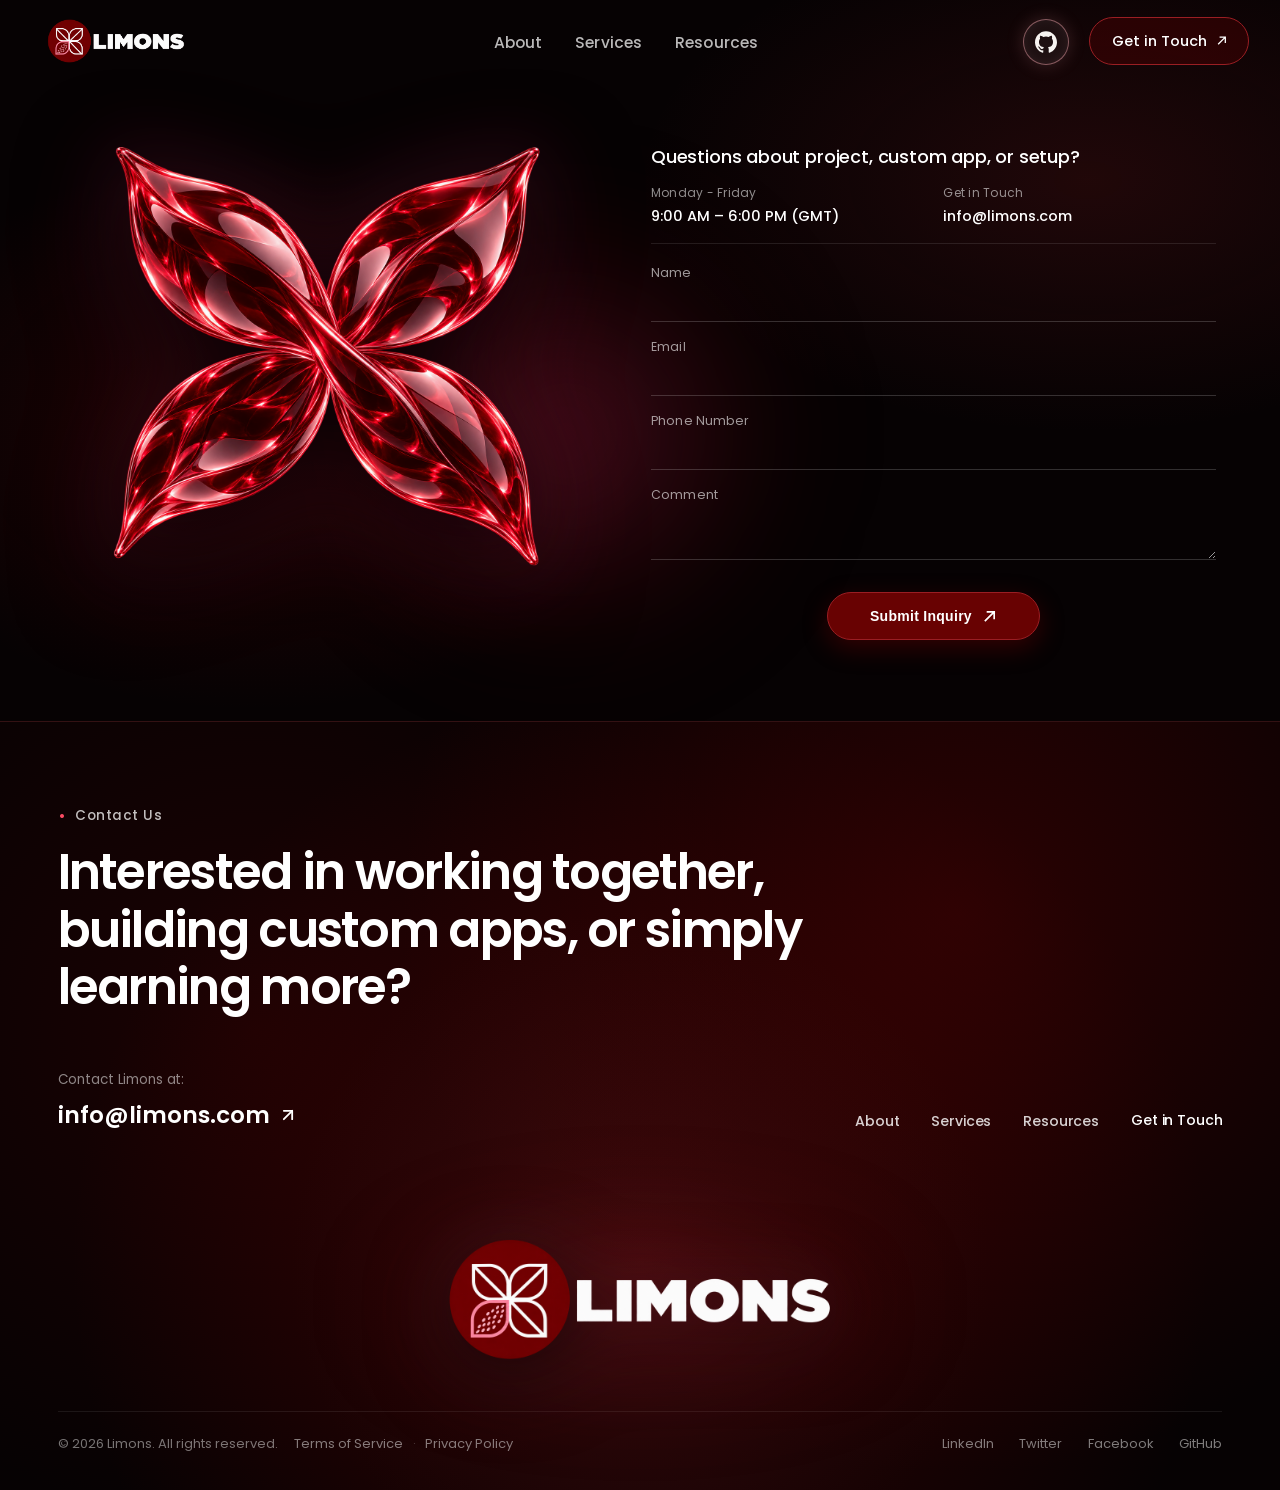
==== contact.html @ 7fd1a3cf "Upload Limons website" ====
<!DOCTYPE html>
<html lang="en">
<head>
  <meta charset="UTF-8">
  <meta name="viewport" content="width=device-width, initial-scale=1.0">
  <meta name="description" content="Get In Touch with Limons | Have questions about project architecture, custom mobile app development, or technical setup? Contact our team.">
  <title>Get In Touch | Limons | We Build Apps</title>
  <link rel="icon" type="image/png" href="assets/images/brand/favicon.png">
  <link rel="shortcut icon" href="favicon.ico">
  <link rel="apple-touch-icon" href="assets/images/brand/favicon.png">
  
  <link rel="preconnect" href="https://fonts.googleapis.com">
  <link rel="preconnect" href="https://fonts.gstatic.com" crossorigin>
  <link href="https://fonts.googleapis.com/css2?family=Poppins:ital,wght@0,300;0,400;0,500;0,600;0,700;0,800;1,400;1,600&display=swap" rel="stylesheet">
  
  <style>
    :root {
      --u: min(100vw / 1672, 100vh / 941);
      --maroon: #680202;
      --brand-red: #9A1E23;
      --neon-red: #ff3366;
      --neon-pink: #ff5361;
      --neon-glow: rgba(255, 51, 102, 0.45);
      --pink: #F3A5AD;
      --ink: #060203;
      --paper: #F7F4F1;
      --ease: cubic-bezier(.16, 1, .3, 1);
    }

    * {
      margin: 0;
      padding: 0;
      box-sizing: border-box;
    }

    html {
      scroll-behavior: smooth;
      background: #060203;
      color: #fff;
      font-family: 'Poppins', system-ui, -apple-system, sans-serif;
      scrollbar-width: thin;
      scrollbar-color: #9A1E23 #0a0304;
    }

    ::-webkit-scrollbar { width: 9px; height: 9px; }
    ::-webkit-scrollbar-track { background: #0a0304; }
    ::-webkit-scrollbar-thumb {
      background: linear-gradient(#c2244a, #680202);
      border-radius: 99px;
      border: 2px solid #0a0304;
    }
    ::-webkit-scrollbar-thumb:hover { background: linear-gradient(#ff3d6e, #9A1E23); }

    body {
      background: #060203;
      color: #fff;
      font-family: 'Poppins', system-ui, -apple-system, sans-serif;
      overflow-x: hidden;
      min-height: 100vh;
      position: relative;
    }

    /* ---------- GLOBAL AURORA & NOISE ---------- */
    .bg-aurora-wrap {
      position: fixed;
      inset: 0;
      pointer-events: none;
      z-index: 0;
      overflow: hidden;
    }

    @keyframes auroraA {
      0% { transform: translate3d(-3%, -2%, 0) rotate(0deg) scale(1); }
      50% { transform: translate3d(3%, 3%, 0) rotate(6deg) scale(1.08); }
      100% { transform: translate3d(-2%, 3%, 0) rotate(-5deg) scale(1.03); }
    }

    @keyframes auroraB {
      0% { transform: translate3d(2%, 3%, 0) rotate(0deg) scale(1.04); }
      50% { transform: translate3d(-3%, -2%, 0) rotate(-7deg) scale(1.12); }
      100% { transform: translate3d(2%, -2%, 0) rotate(5deg) scale(1); }
    }

    .aurora-layer-1 {
      position: absolute;
      inset: -25%;
      background:
        radial-gradient(38% 40% at 20% 28%, rgba(154, 30, 35, .58), transparent 70%),
        radial-gradient(34% 36% at 80% 20%, rgba(104, 2, 2, .85), transparent 70%),
        radial-gradient(36% 38% at 70% 75%, rgba(154, 30, 35, .38), transparent 70%),
        linear-gradient(120deg, #1A0A0B 0%, #2a0709 50%, #1A0A0B 100%);
      animation: auroraA 30s ease-in-out infinite alternate;
      will-change: transform;
    }

    .aurora-layer-2 {
      position: absolute;
      inset: -25%;
      background:
        radial-gradient(28% 30% at 32% 72%, rgba(243, 165, 173, .12), transparent 70%),
        radial-gradient(32% 32% at 62% 38%, rgba(104, 2, 2, .65), transparent 70%),
        radial-gradient(40% 40% at 85% 85%, rgba(154, 30, 35, .3), transparent 70%);
      animation: auroraB 36s ease-in-out infinite alternate;
      will-change: transform;
    }

    .aurora-shade {
      position: absolute;
      inset: 0;
      background:
        radial-gradient(ellipse 42% 38% at 10% 5%, rgba(6, 2, 3, .85), rgba(6, 2, 3, .45) 55%, transparent 80%),
        linear-gradient(180deg, rgba(6, 2, 3, .2) 0%, transparent 45%, rgba(6, 2, 3, .75) 100%);
    }

    .aurora-noise {
      position: absolute;
      inset: 0;
      opacity: .055;
      mix-blend-mode: overlay;
      background-image: url("data:image/svg+xml,%3Csvg xmlns='http://www.w3.org/2000/svg' width='160' height='160'%3E%3Cfilter id='n'%3E%3CfeTurbulence baseFrequency='.9' numOctaves='2'/%3E%3C/filter%3E%3Crect width='160' height='160' filter='url(%23n)'/%3E%3C/svg%3E");
    }

    /* ---------- SHARED HEADER / NAVBAR ---------- */
    .site-header {
      position: absolute;
      top: 0;
      left: 0;
      width: 100%;
      z-index: 150;
      background: transparent;
      border: 0;
    }

    .header-inner {
      position: relative;
      width: 100%;
      max-width: none;
      margin: 0;
      height: 108px;
      display: flex;
      align-items: center;
      justify-content: space-between;
      padding: 0;
    }

    .brand-logo,
    .logo {
      position: absolute;
      left: calc(var(--u)*64);
      top: calc(var(--u)*6);
      display: flex;
      align-items: center;
      z-index: 100;
      text-decoration: none;
    }

    .brand-logo img,
    .logo img {
      height: calc(var(--u)*104);
      width: calc(var(--u)*104);
      display: block;
      object-fit: cover;
      object-position: 5% center;
      border-radius: 50%;
      clip-path: circle(46% at 50% 50%);
    }

    .nav-menu {
      position: absolute;
      top: calc(var(--u)*36);
      left: calc(var(--u)*470);
      width: calc(var(--u)*740);
      display: flex;
      align-items: center;
      justify-content: center;
      gap: calc(var(--u)*32);
      z-index: 90;
      pointer-events: auto;
    }

    .nav-link {
      font-size: calc(var(--u)*19.5);
      color: rgba(255, 255, 255, .72);
      text-decoration: none;
      transition: color .35s ease, background .35s ease;
      white-space: nowrap;
      display: inline-flex;
      align-items: center;
      gap: calc(var(--u)*6);
      cursor: pointer;
    }

    .nav-link:hover,
    .nav-link.on {
      color: #fff;
    }

    .drop-arrow {
      width: calc(var(--u)*10);
      height: calc(var(--u)*6);
      transition: transform .5s var(--ease);
      stroke: currentColor;
    }

    .nav-item-dropdown {
      position: relative;
      display: inline-flex;
      align-items: center;
      padding: calc(var(--u)*8) 0;
    }

    .nav-item-dropdown:hover .drop-arrow {
      transform: rotate(180deg);
    }

    .dropdown-menu {
      position: absolute;
      top: 100%;
      left: calc(50% - 240px);
      transform: translateX(-50%) translateY(12px);
      width: calc(var(--u)*360);
      min-width: 290px;
      background: rgba(12, 4, 7, 0.96);
      backdrop-filter: blur(24px);
      -webkit-backdrop-filter: blur(24px);
      border: 1px solid rgba(255, 83, 97, 0.35);
      border-radius: calc(var(--u)*18);
      padding: calc(var(--u)*10);
      box-shadow: 0 calc(var(--u)*24) calc(var(--u)*60) rgba(0, 0, 0, 0.8), 0 0 calc(var(--u)*30) rgba(255, 83, 97, 0.18);
      opacity: 0;
      visibility: hidden;
      pointer-events: none;
      transition: opacity .45s var(--ease), transform .55s var(--ease), visibility .45s;
      z-index: 120;
    }

    .nav-item-dropdown:hover .dropdown-menu,
    .nav-item-dropdown:focus-within .dropdown-menu {
      opacity: 1;
      visibility: visible;
      pointer-events: auto;
      transform: translateX(-50%) translateY(0);
    }

    .dropdown-item {
      display: flex;
      align-items: center;
      gap: calc(var(--u)*12);
      padding: calc(var(--u)*10) calc(var(--u)*14);
      border-radius: calc(var(--u)*12);
      color: rgba(255, 255, 255, 0.82);
      text-decoration: none;
      transition: all .35s var(--ease);
    }

    .dropdown-item:hover {
      background: rgba(255, 83, 97, 0.18);
      color: #fff;
      transform: translateX(calc(var(--u)*4));
    }

    .drop-badge {
      width: calc(var(--u)*34);
      height: calc(var(--u)*34);
      border-radius: calc(var(--u)*10);
      background: rgba(255, 255, 255, 0.08);
      border: 1px solid rgba(255, 255, 255, 0.15);
      display: grid;
      place-items: center;
      color: var(--pink);
      flex-shrink: 0;
      transition: all 0.3s ease;
    }

    .drop-badge svg {
      width: calc(var(--u)*18);
      height: calc(var(--u)*18);
      stroke: currentColor;
      fill: none;
      stroke-width: 1.8;
      stroke-linecap: round;
      stroke-linejoin: round;
    }

    .dropdown-item:hover .drop-badge {
      background: linear-gradient(135deg, #ff5361, #ea2b64);
      color: #fff;
      border-color: transparent;
      box-shadow: 0 0 calc(var(--u)*14) rgba(255, 83, 97, 0.45);
    }

    .drop-text {
      display: flex;
      flex-direction: column;
      text-align: left;
    }

    .drop-title {
      font-size: calc(var(--u)*14.5);
      font-weight: 600;
      color: #fff;
      line-height: 1.2;
    }

    .drop-desc {
      font-size: calc(var(--u)*11);
      color: rgba(255, 255, 255, 0.52);
      margin-top: calc(var(--u)*2);
      line-height: 1.2;
    }

    .header-actions {
      position: absolute;
      left: calc(var(--u)*1286);
      top: calc(var(--u)*20);
      display: flex;
      align-items: center;
      gap: calc(var(--u)*16);
      z-index: 110;
    }

    .gh-trigger {
      width: 44px;
      height: 44px;
      border-radius: 50%;
      background: rgba(255, 255, 255, 0.06);
      border: 1px solid rgba(255, 255, 255, 0.14);
      display: grid;
      place-items: center;
      color: #fff;
      text-decoration: none;
      transition: all 0.3s ease;
    }

    .gh-trigger svg {
      width: 20px;
      height: 20px;
      fill: currentColor;
    }

    .gh-trigger:hover {
      background: rgba(255, 83, 97, 0.22);
      border-color: rgba(255, 83, 97, 0.5);
      box-shadow: 0 0 16px rgba(255, 83, 97, 0.4);
    }

    .btn-contact {
      position: relative;
      width: calc(var(--u)*172);
      height: calc(var(--u)*54);
      border: calc(var(--u)*1.6) solid #c04057;
      border-radius: 99px;
      display: flex;
      align-items: center;
      justify-content: center;
      gap: calc(var(--u)*9);
      font-size: calc(var(--u)*18.5);
      font-weight: 500;
      color: #fff;
      text-decoration: none;
      background: rgba(80, 10, 20, .25);
      transition: background .35s, box-shadow .35s, transform .2s;
      white-space: nowrap;
    }

    .btn-contact:hover,
    .btn-contact.on {
      background: rgba(192, 64, 87, .35);
      box-shadow: 0 0 calc(var(--u)*30) rgba(192, 64, 87, .45);
      border-color: #ff5361;
      transform: translateY(-1px);
    }

    .btn-contact svg {
      width: calc(var(--u)*15);
      height: calc(var(--u)*15);
    }

    .mobile-toggle {
      display: none;
      flex-direction: column;
      gap: 5px;
      background: transparent;
      border: none;
      cursor: pointer;
      padding: 8px;
      z-index: 330;
    }

    .mobile-toggle span {
      display: block;
      width: 24px;
      height: 2px;
      background: #fff;
      border-radius: 2px;
      transition: transform 0.3s ease, opacity 0.3s ease;
    }

    /* ===================================================================
       DEDICATED CONTACT / GET IN TOUCH HERO SECTION
       =================================================================== */
    .services-inquiry-section {
      position: relative;
      padding: clamp(130px, 15vh, 175px) clamp(24px, 5vw, 80px) clamp(70px, 9vh, 110px);
      z-index: 25;
      background: radial-gradient(45% 55% at 20% 60%, rgba(104, 2, 2, 0.28), transparent 70%),
                  radial-gradient(50% 50% at 85% 25%, rgba(154, 30, 35, 0.18), transparent 70%),
                  #060203;
      overflow: hidden;
      min-height: calc(100vh - 460px);
      display: flex;
      align-items: center;
    }

    .inquiry-container {
      max-width: 1320px;
      width: 100%;
      margin: 0 auto;
      display: grid;
      grid-template-columns: 1fr 1.08fr;
      gap: clamp(32px, 5vw, 80px);
      align-items: start;
    }

    /* Left Column: Heading + Mechanical Keyboard Visual */
    .inquiry-left {
      position: relative;
      display: flex;
      flex-direction: column;
    }

    .contact-eyebrow {
      font-size: 14px;
      font-weight: 500;
      color: #ff5361;
      margin-bottom: 8px;
      letter-spacing: 0.04em;
      text-transform: uppercase;
    }

    .contact-main-title {
      font-size: clamp(36px, 4.2vw, 56px);
      font-weight: 700;
      letter-spacing: -0.025em;
      color: #ffffff;
      line-height: 1.08;
      margin-bottom: 12px;
    }

    .contact-visual-wrap {
      position: relative;
      width: 100%;
      display: flex;
      align-items: center;
      justify-content: center;
      margin-left: 0;
      margin-top: -10px;
    }

    .contact-visual-glow {
      position: absolute;
      left: 50%;
      top: 15%;
      width: 480px;
      height: 480px;
      border-radius: 50%;
      background: radial-gradient(circle, rgba(234, 43, 100, 0.28) 0%, rgba(104, 2, 2, 0.14) 50%, transparent 70%);
      filter: blur(55px);
      pointer-events: none;
      z-index: 1;
      animation: pulseGlow 6s ease-in-out infinite alternate;
    }

    @keyframes pulseGlow {
      0% { transform: scale(0.92); opacity: 0.55; }
      100% { transform: scale(1.08); opacity: 0.85; }
    }

    .contact-keyboard-img {
      position: relative;
      z-index: 2;
      width: min(100%, 460px);
      max-width: 100%;
      height: auto;
      display: block;
      filter: drop-shadow(0 25px 50px rgba(0, 0, 0, 0.9)) drop-shadow(0 0 35px rgba(234, 43, 100, 0.22));
      transition: transform 0.6s cubic-bezier(0.16, 1, 0.3, 1);
    }

    .contact-visual-wrap:hover .contact-keyboard-img {
      transform: translateY(-4px) scale(1.01);
    }

    /* Right Column: Question + Meta + Underline Form */
    .inquiry-right {
      position: relative;
      display: flex;
      flex-direction: column;
      padding-top: 10px;
    }

    .contact-question-title {
      font-size: clamp(16px, 1.4vw, 20px);
      font-weight: 500;
      color: #ffffff;
      line-height: 1.3;
      margin-bottom: 16px;
      letter-spacing: -0.01em;
    }

    .contact-meta-row {
      display: grid;
      grid-template-columns: 1fr 1fr;
      gap: 20px;
      padding-bottom: 16px;
      margin-bottom: 20px;
      border-bottom: 1px solid rgba(255, 255, 255, 0.1);
    }

    .contact-meta-item {
      display: flex;
      flex-direction: column;
      gap: 4px;
    }

    .contact-meta-label {
      font-size: 12px;
      font-weight: 400;
      color: rgba(255, 255, 255, 0.55);
      letter-spacing: 0.02em;
    }

    .contact-meta-val {
      font-size: 14.5px;
      font-weight: 500;
      color: #ffffff;
    }

    .contact-mail-link {
      color: #ffffff;
      text-decoration: none;
      transition: color 0.25s ease;
    }

    .contact-mail-link:hover {
      color: #ff5361;
    }

    /* Minimalist Underline Form Inputs */
    .contact-minimal-form {
      display: flex;
      flex-direction: column;
      gap: 16px;
      width: 100%;
    }

    .contact-field-group {
      position: relative;
      display: flex;
      flex-direction: column;
      gap: 4px;
    }

    .contact-field-label {
      font-size: 12.5px;
      font-weight: 400;
      color: rgba(255, 255, 255, 0.6);
      letter-spacing: 0.01em;
      transition: color 0.25s ease;
    }

    .contact-field-input,
    .contact-field-textarea {
      width: 100%;
      background: transparent !important;
      border: none !important;
      border-bottom: 1px solid rgba(255, 255, 255, 0.18) !important;
      border-radius: 0 !important;
      padding: 6px 0 8px 0;
      font-size: 14.5px;
      color: #ffffff;
      font-family: inherit;
      outline: none;
      transition: border-color 0.3s ease, box-shadow 0.3s ease;
    }

    .contact-field-textarea {
      min-height: 52px;
      height: 52px;
      resize: vertical;
    }

    .contact-field-input:focus,
    .contact-field-textarea:focus {
      border-bottom-color: #ff5361 !important;
      box-shadow: 0 1px 0 #ff5361, 0 8px 20px -8px rgba(255, 83, 97, 0.45) !important;
    }

    .contact-field-group:focus-within .contact-field-label {
      color: #ff5361;
    }

    /* Submit Button (Pill shape, centered in form) */
    .contact-submit-wrap {
      margin-top: 16px;
      width: 100%;
      display: flex;
      justify-content: center;
    }

    .btn-send {
      position: relative;
      overflow: hidden;
      isolation: isolate;
      width: fit-content !important;
      max-width: fit-content !important;
      display: inline-flex !important;
      align-items: center;
      justify-content: center;
      gap: 10px;
      padding: 0 42px !important;
      height: 48px;
      border-radius: 999px !important;
      background: rgba(104, 2, 2, 0.5);
      border: 1px solid rgba(255, 83, 97, 0.45);
      color: #fff;
      font-size: 14px;
      font-weight: 600;
      letter-spacing: 0.02em;
      cursor: pointer;
      transition: all 0.35s cubic-bezier(.16, 1, .3, 1);
      box-shadow: 0 8px 24px rgba(104, 2, 2, 0.4);
    }

    .btn-send::before {
      content: "";
      position: absolute;
      left: -12%;
      right: -12%;
      bottom: -2px;
      height: 0;
      z-index: -1;
      background: linear-gradient(0deg, #9A1E23 0%, #ea2b64 100%);
      border-radius: 50% 50% 0 0 / 100% 100% 0 0;
      transition: height 0.55s cubic-bezier(.16, 1, .3, 1), border-radius 0.55s cubic-bezier(.16, 1, .3, 1);
      pointer-events: none;
    }

    .btn-send:hover::before,
    .btn-send:focus-visible::before {
      height: 145%;
      border-radius: 0;
    }

    .btn-send:hover {
      border-color: #ff5361;
      box-shadow: 0 10px 32px rgba(255, 83, 97, 0.55);
      transform: translateY(-2px);
    }

    .btn-send > * {
      position: relative;
      z-index: 1;
    }

    /* Toast Notification */
    .toast-popup {
      position: fixed;
      bottom: 30px;
      right: 30px;
      background: rgba(18, 5, 8, 0.95);
      border: 1.5px solid #ff4d6d;
      border-radius: 16px;
      padding: 18px 24px;
      box-shadow: 0 16px 45px rgba(0,0,0,0.8), 0 0 25px rgba(255, 51, 102, 0.4);
      display: flex;
      align-items: center;
      gap: 14px;
      z-index: 9999;
      transform: translateY(100px);
      opacity: 0;
      visibility: hidden;
      transition: all 0.4s var(--ease);
      backdrop-filter: blur(20px);
    }

    .toast-popup.show {
      transform: translateY(0);
      opacity: 1;
      visibility: visible;
    }

    .toast-check {
      width: 32px;
      height: 32px;
      border-radius: 50%;
      background: linear-gradient(135deg, #ff5361, #ea2b64);
      display: grid;
      place-items: center;
      color: #fff;
      flex-shrink: 0;
    }

    .toast-check svg {
      width: 16px;
      height: 16px;
      stroke: #fff;
      fill: none;
      stroke-width: 2.5;
    }

    .toast-content h6 {
      font-size: 14.5px;
      font-weight: 600;
      color: #fff;
      margin-bottom: 2px;
    }

    .toast-content p {
      font-size: 12px;
      color: rgba(255, 255, 255, 0.7);
    }

    /* ==========================================================
       LUXURY CTA & BRAND FOOTER (Limons Branding)
    ========================================================== */
    .limons-cta-footer {
      position: relative;
      background: #060203;
      color: #ffffff;
      padding: clamp(72px, 9vh, 120px) 0 clamp(32px, 4vh, 48px);
      overflow: hidden;
      z-index: 30;
      border-top: 1px solid rgba(255, 83, 97, 0.18);
    }

    .cta-footer-nebula {
      position: absolute;
      inset: 0;
      pointer-events: none;
      z-index: 1;
      background:
        radial-gradient(circle at 75% 25%, rgba(104, 2, 2, 0.38) 0%, transparent 50%),
        radial-gradient(circle at 50% 70%, rgba(154, 30, 35, 0.32) 0%, rgba(104, 2, 2, 0.16) 42%, transparent 68%),
        radial-gradient(circle at 20% 40%, rgba(104, 2, 2, 0.22) 0%, transparent 45%);
    }

    .cta-footer-container {
      position: relative;
      z-index: 2;
      width: min(1200px, 91vw);
      margin: 0 auto;
      display: flex;
      flex-direction: column;
    }

    .cta-eyebrow {
      display: inline-flex;
      align-items: center;
      gap: 9px;
      font-size: 13.5px;
      font-weight: 500;
      letter-spacing: 0.04em;
      color: rgba(255, 255, 255, 0.75);
      margin-bottom: clamp(14px, 2vh, 22px);
    }

    .cta-eyebrow .cta-bullet {
      color: #fa4b63;
      font-size: 16px;
      line-height: 1;
    }

    .cta-headline {
      font-size: clamp(32px, 3.8vw, 56px);
      font-weight: 600;
      line-height: 1.18;
      letter-spacing: -0.035em;
      color: #ffffff;
      max-width: 880px;
      margin: 0 0 clamp(44px, 6vh, 72px) 0;
    }

    .cta-mid-row {
      display: flex;
      justify-content: space-between;
      align-items: flex-end;
      flex-wrap: wrap;
      gap: 32px;
      margin-bottom: clamp(60px, 8vh, 100px);
    }

    .cta-contact-block {
      display: flex;
      flex-direction: column;
      gap: 8px;
    }

    .cta-contact-lbl {
      font-size: 13.5px;
      font-weight: 400;
      color: rgba(255, 255, 255, 0.52);
      letter-spacing: -0.01em;
    }

    .cta-email-link {
      display: inline-flex;
      align-items: center;
      gap: 8px;
      font-size: clamp(19px, 1.8vw, 25px);
      font-weight: 600;
      color: #ffffff;
      text-decoration: none;
      transition: color 0.25s ease;
    }

    .cta-email-link .arrow-icon {
      display: inline-block;
      width: 20px;
      height: 20px;
      transition: transform 0.25s ease;
    }

    .cta-email-link:hover {
      color: #fa4b63;
    }

    .cta-email-link:hover .arrow-icon {
      transform: translate(3px, -3px);
    }

    .cta-nav-links {
      display: flex;
      align-items: center;
      gap: clamp(20px, 2.5vw, 42px);
      flex-wrap: wrap;
    }

    .cta-nav-links a {
      font-size: clamp(14px, 1.1vw, 16px);
      font-weight: 500;
      color: rgba(255, 255, 255, 0.82);
      text-decoration: none;
      letter-spacing: -0.01em;
      transition: color 0.2s ease, transform 0.2s ease;
      position: relative;
    }

    .cta-nav-links a:hover,
    .cta-nav-links a.on {
      color: #ffffff;
      transform: translateY(-1px);
    }

    .cta-brand-display {
      position: relative;
      width: 100%;
      display: flex;
      justify-content: center;
      align-items: center;
      padding: clamp(20px, 3vh, 40px) 0 clamp(40px, 5vh, 65px);
    }

    .cta-brand-ambient {
      position: absolute;
      width: min(520px, 75vw);
      height: 150px;
      background: radial-gradient(ellipse at center, rgba(168, 25, 45, 0.42) 0%, rgba(104, 2, 2, 0.2) 48%, transparent 72%);
      filter: blur(55px);
      pointer-events: none;
      z-index: 1;
    }

    .cta-brand-link {
      display: block;
      width: 100%;
      max-width: clamp(260px, 34vw, 460px);
      margin: 0 auto;
      text-align: center;
      position: relative;
      z-index: 2;
    }

    .cta-giant-logo {
      width: 100%;
      max-width: 100%;
      height: auto;
      object-fit: contain;
      filter: drop-shadow(0 15px 40px rgba(0, 0, 0, 0.85)) drop-shadow(0 0 30px rgba(250, 75, 99, 0.16));
      user-select: none;
      transition: transform 0.5s cubic-bezier(0.16, 1, 0.3, 1), filter 0.5s ease;
    }

    .cta-giant-logo:hover {
      transform: scale(1.012);
      filter: drop-shadow(0 20px 50px rgba(0, 0, 0, 0.9)) drop-shadow(0 0 45px rgba(250, 75, 99, 0.28));
    }

    .cta-bottom-bar {
      display: flex;
      justify-content: space-between;
      align-items: center;
      flex-wrap: wrap;
      gap: 16px;
      padding-top: clamp(20px, 2.5vh, 28px);
      border-top: 1px solid rgba(255, 255, 255, 0.08);
      font-size: 13px;
      color: rgba(255, 255, 255, 0.45);
    }

    .cta-socials {
      display: flex;
      align-items: center;
      gap: clamp(18px, 2vw, 28px);
    }

    .cta-socials a {
      color: rgba(255, 255, 255, 0.48);
      text-decoration: none;
      font-size: 13px;
      transition: color 0.2s ease;
    }

    .cta-socials a:hover {
      color: #fa4b63;
    }

    @media (max-width: 980px) {
      .inquiry-container {
        grid-template-columns: 1fr;
        gap: 40px;
      }
      .contact-main-title {
        margin-bottom: 20px;
      }
      .contact-visual-wrap {
        margin-left: 0;
        justify-content: center;
      }
      .contact-keyboard-img {
        max-width: 480px;
        width: 100%;
        margin: 0 auto;
      }
    }

    @media (max-width: 600px) {
      .contact-meta-row {
        grid-template-columns: 1fr;
        gap: 16px;
      }
      .contact-visual-wrap {
        margin-left: 0;
      }
      .contact-keyboard-img {
        max-width: 320px;
      }
    }
  </style>

  <link rel="stylesheet" href="assets/css/site-header.css">
  <link rel="stylesheet" href="assets/css/motion.css">
  <link rel="stylesheet" href="assets/css/brand-ui.css">
</head>
<body class="mo-no-body-fade">

  <!-- DYNAMIC AURORA & BRAND AMBIENT BACKGROUND -->
  <div class="bg-aurora-wrap" aria-hidden="true">
    <div class="aurora-layer-1"></div>
    <div class="aurora-layer-2"></div>
    <div class="aurora-shade"></div>
    <div class="aurora-noise"></div>
  </div>

  <!-- SHARED HEADER (Same as Home & Services Page) -->
  <header class="site-header" id="top">
    <div class="header-inner">
      <a class="brand-logo" href="index.html" aria-label="Limons Home">
        <img src="assets/images/brand/Horizontal Logo.png" alt="Limons">
      </a>

      <!-- UNIFIED NAVIGATION -->
      <nav class="nav-menu" id="mainNav" aria-label="Primary navigation">
        <a class="nav-link" href="about.html">About</a>
        <a class="nav-link" href="services.html">Services</a>

        <!-- Products dropdown -->
        <div class="nav-item-dropdown" id="productsDropdown">
          <a class="nav-link nav-drop-trigger" href="javascript:void(0)" aria-haspopup="true" aria-expanded="false">
            Products
            <svg class="drop-arrow" viewBox="0 0 10 6" fill="none" stroke="currentColor" stroke-width="1.8" stroke-linecap="round"><path d="M1 1l4 4 4-4"/></svg>
          </a>
          <div class="dropdown-menu" role="menu">
            <a class="dropdown-item" href="product1.html">
              <span class="drop-badge"><svg viewBox="0 0 24 24"><rect x="2" y="5" width="20" height="13" rx="2"/><path d="M8 21h8M12 18v3"/></svg></span>
              <div class="drop-text">
                <span class="drop-title">Social TV</span>
                <span class="drop-desc">Interactive engagement platform</span>
              </div>
            </a>
            <a class="dropdown-item" href="product2.html">
              <span class="drop-badge"><svg viewBox="0 0 24 24"><path d="M4 12a8 8 0 0 1 14-5.3L20 8"/><path d="M20 4v4h-4"/><path d="M20 12a8 8 0 0 1-14 5.3L4 16"/><path d="M4 20v-4h4"/></svg></span>
              <div class="drop-text">
                <span class="drop-title">File Sync</span>
                <span class="drop-desc">Real-time mobile file synchronization</span>
              </div>
            </a>
            <a class="dropdown-item" href="product3.html">
              <span class="drop-badge"><svg viewBox="0 0 24 24"><path d="M13 2L4 14h7l-1 8 9-12h-7l1-8z"/></svg></span>
              <div class="drop-text">
                <span class="drop-title">On-Demand</span>
                <span class="drop-desc">Real-time matching &amp; dispatch</span>
              </div>
            </a>
            <a class="dropdown-item" href="product4.html">
              <span class="drop-badge"><svg viewBox="0 0 24 24"><rect x="3" y="5" width="18" height="14" rx="2.5"/><polygon points="10,9 15,12 10,15" fill="currentColor"/></svg></span>
              <div class="drop-text">
                <span class="drop-title">Video Player</span>
                <span class="drop-desc">Monetization &amp; streaming SDK</span>
              </div>
            </a>
          </div>
        </div>

        <a class="nav-link" href="resources.html">Resources</a>
        <a class="mobile-contact nav-link on" href="contact.html">Get in Touch<svg viewBox="0 0 16 16" fill="none" stroke="currentColor" stroke-width="1.8"><path d="M3 13L13 3M5 3h8v8"/></svg></a>
      </nav>

      <div class="header-actions">
        <div class="gh-hover">
          <a class="gh-trigger" href="https://github.com/appscend" target="_blank" rel="noopener noreferrer" aria-label="Open Source on GitHub">
            <svg viewBox="0 0 24 24" aria-hidden="true"><path d="M12 .3C5.37.3 0 5.67 0 12.3c0 5.3 3.44 9.8 8.21 11.39.6.11.82-.26.82-.58 0-.28-.01-1.04-.02-2.04-3.34.73-4.04-1.61-4.04-1.61-.55-1.39-1.33-1.76-1.33-1.76-1.09-.74.08-.73.08-.73 1.2.09 1.84 1.24 1.84 1.24 1.07 1.83 2.8 1.3 3.49 1 .11-.78.42-1.3.76-1.6-2.67-.3-5.47-1.33-5.47-5.93 0-1.31.47-2.38 1.24-3.22-.12-.3-.54-1.52.12-3.18 0 0 1.01-.32 3.3 1.23a11.5 11.5 0 0 1 6 0c2.29-1.55 3.3-1.23 3.3-1.23.66 1.66.24 2.88.12 3.18.77.84 1.24 1.91 1.24 3.22 0 4.61-2.81 5.62-5.48 5.92.43.37.81 1.1.81 2.23 0 1.61-.01 2.91-.01 3.31 0 .32.22.7.83.58C20.56 22.1 24 17.6 24 12.3 24 5.67 18.63.3 12 .3z"/></svg>
          </a>
          <div class="gh-modal" role="tooltip">
            <h4>Open Source</h4>
            <p>Check out our GitHub profile to explore our development tools, frameworks and open source contributions.</p>
            <a class="gh-modal-btn" href="https://github.com/appscend" target="_blank" rel="noopener noreferrer">
              <svg viewBox="0 0 24 24" aria-hidden="true"><path d="M12 .3C5.37.3 0 5.67 0 12.3c0 5.3 3.44 9.8 8.21 11.39.6.11.82-.26.82-.58 0-.28-.01-1.04-.02-2.04-3.34.73-4.04-1.61-4.04-1.61-.55-1.39-1.33-1.76-1.33-1.76-1.09-.74.08-.73.08-.73 1.2.09 1.84 1.24 1.84 1.24 1.07 1.83 2.8 1.3 3.49 1 .11-.78.42-1.3.76-1.6-2.67-.3-5.47-1.33-5.47-5.93 0-1.31.47-2.38 1.24-3.22-.12-.3-.54-1.52.12-3.18 0 0 1.01-.32 3.3 1.23a11.5 11.5 0 0 1 6 0c2.29-1.55 3.3-1.23 3.3-1.23.66 1.66.24 2.88.12 3.18.77.84 1.24 1.91 1.24 3.22 0 4.61-2.81 5.62-5.48 5.92.43.37.81 1.1.81 2.23 0 1.61-.01 2.91-.01 3.31 0 .32.22.7.83.58C20.56 22.1 24 17.6 24 12.3 24 5.67 18.63.3 12 .3z"/></svg>
              View on Github
            </a>
          </div>
        </div>
        <a class="btn-contact on" href="contact.html">
          Get in Touch
          <svg viewBox="0 0 16 16" fill="none" stroke="currentColor" stroke-width="1.8"><path d="M3 13L13 3M5 3h8v8"/></svg>
        </a>
        <button class="mobile-toggle" id="mobileToggle" aria-label="Toggle navigation">
          <span></span><span></span><span></span>
        </button>
      </div>
    </div>
  </header>

  <!-- ===================================================================
       GET IN TOUCH / CONTACT SECTION (Dedicated Page Presentation)
       =================================================================== -->
  <main>
    <section class="services-inquiry-section" id="contact-form">
      <div class="inquiry-container">
        
        <!-- Left Column: Heading + Mechanical Keyboard Visual -->
        <div class="inquiry-left mo-reveal">
          <!-- <p class="contact-eyebrow">We're here to help.</p>
          <h1 class="contact-main-title">Get In Touch</h1> -->
          <div class="contact-visual-wrap">
            <div class="contact-visual-glow" aria-hidden="true"></div>
            <img src="assets/images/contact/contact.png" 
                 alt="Limons contact visual" 
                 class="contact-keyboard-img"
                 loading="lazy">
          </div>
        </div>

        <!-- Right Column: Question + Meta + Minimal Underline Form -->
        <div class="inquiry-right mo-reveal mo-s1">
          <h2 class="contact-question-title">Questions about project, custom app, or setup?</h2>
          
          <div class="contact-meta-row">
            <div class="contact-meta-item">
              <span class="contact-meta-label">Monday - Friday</span>
              <span class="contact-meta-val">9:00 AM – 6:00 PM (GMT)</span>
            </div>
            <div class="contact-meta-item">
              <span class="contact-meta-label">Get in Touch</span>
              <a href="mailto:info@limons.com" class="contact-meta-val contact-mail-link">info@limons.com</a>
            </div>
          </div>

          <form id="servicesProjectForm" class="contact-minimal-form" onsubmit="handleInquirySubmit(event)">
            <div class="contact-field-group">
              <label for="c_name" class="contact-field-label">Name</label>
              <input type="text" id="c_name" name="name" required class="contact-field-input" autocomplete="name">
            </div>

            <div class="contact-field-group">
              <label for="c_email" class="contact-field-label">Email</label>
              <input type="email" id="c_email" name="email" required class="contact-field-input" autocomplete="email">
            </div>

            <div class="contact-field-group">
              <label for="c_phone" class="contact-field-label">Phone Number</label>
              <input type="tel" id="c_phone" name="phone" class="contact-field-input" autocomplete="tel">
            </div>

            <div class="contact-field-group">
              <label for="c_comment" class="contact-field-label">Comment</label>
              <textarea id="c_comment" name="comment" required class="contact-field-textarea" rows="2"></textarea>
            </div>

            <div class="contact-submit-wrap">
              <button type="submit" class="btn-send btn-submit-inquiry" id="submitInquiryBtn">
                <span>Submit Inquiry</span>
                <svg width="15" height="15" viewBox="0 0 16 16" fill="none" stroke="currentColor" stroke-width="1.8">
                  <path d="M3 13L13 3M5 3h8v8"/>
                </svg>
              </button>
            </div>
          </form>
        </div>

      </div>
    </section>
  </main>

  <!-- ==========================================================
       DATAWIZZ-INSPIRED LUXURY CTA & BRAND FOOTER (Limons Branding)
  ========================================================== -->
  <footer class="limons-cta-footer" id="contact">
    <div class="cta-footer-nebula"></div>

    <div class="cta-footer-container">
      <!-- Top CTA Eyebrow & Query Headline -->
      <div class="cta-top-block mo mo-fade">
        <div class="cta-eyebrow">
          <span class="cta-bullet">•</span> Contact Us
        </div>
        <h2 class="cta-headline">
          Interested in working together, building custom apps, or simply learning more?
        </h2>
      </div>

      <!-- Middle Row: Contact on Left, Nav Links on Right -->
      <div class="cta-mid-row mo mo-fade mo-d1">
        <div class="cta-contact-block">
          <span class="cta-contact-lbl">Contact Limons at:</span>
          <a href="mailto:info@limons.com" class="cta-email-link">
            info@limons.com
            <svg class="arrow-icon" viewBox="0 0 24 24" fill="none" stroke="currentColor" stroke-width="2.2" stroke-linecap="round" stroke-linejoin="round">
              <line x1="7" y1="17" x2="17" y2="7"></line>
              <polyline points="7 7 17 7 17 17"></polyline>
            </svg>
          </a>
        </div>

        <nav class="cta-nav-links" aria-label="Footer Navigation">
          <a href="about.html">About</a>
          <a href="services.html">Services</a>
          <a href="resources.html">Resources</a>
          <a href="contact.html" class="on">Get in Touch</a>
        </nav>
      </div>

      <!-- Giant Brand Signature Display (Datawizz Style) -->
      <div class="cta-brand-display mo mo-fade mo-d2">
        <div class="cta-brand-ambient"></div>
        <a href="index.html" aria-label="Limons Home" class="cta-brand-link">
          <img src="assets/images/brand/Horizontal Logo.png" alt="Limons" class="cta-giant-logo">
        </a>
      </div>

      <!-- Bottom Row: Copyright, Legal Links & Socials -->
      <div class="cta-bottom-bar">
        <div class="cta-bottom-left">
          <span class="cta-copyright">© 2026 Limons. All rights reserved.</span>
          <div class="cta-legal-links">
            <a href="terms.html">Terms of Service</a>
            <span class="cta-legal-sep">·</span>
            <a href="privacy.html">Privacy Policy</a>
          </div>
        </div>
        <div class="cta-socials">
          <a href="https://www.linkedin.com/company/appscend" target="_blank" rel="noopener">LinkedIn</a>
          <a href="https://twitter.com/appscend" target="_blank" rel="noopener">Twitter</a>
          <a href="https://www.facebook.com/Appscend/" target="_blank" rel="noopener">Facebook</a>
          <a href="https://github.com/appscend" target="_blank" rel="noopener">GitHub</a>
        </div>
      </div>
    </div>
  </footer>

  <!-- Toast Notification Feedback -->
  <div class="toast-popup" id="inquiryToast">
    <div class="toast-check">
      <svg viewBox="0 0 24 24"><polyline points="20 6 9 17 4 12"/></svg>
    </div>
    <div class="toast-content">
      <h6>Inquiry Received!</h6>
      <p>Thank you. An engineer will reach out within 24 hours.</p>
    </div>
  </div>

  <script>
    (() => {
      'use strict';

      // Mobile Menu Toggle
      const mobileToggle = document.getElementById('mobileToggle');
      const mainNav = document.getElementById('mainNav');
      if (mobileToggle && mainNav) {
        mobileToggle.addEventListener('click', () => {
          mainNav.classList.toggle('open');
          mobileToggle.classList.toggle('open');
        });
      }
    })();

    // Form Handling
    function handleInquirySubmit(e) {
      e.preventDefault();
      const btn = document.getElementById('submitInquiryBtn');
      const origText = btn.innerHTML;
      btn.innerHTML = '<span>Processing...</span>';
      btn.disabled = true;

      setTimeout(() => {
        btn.innerHTML = '<span>Inquiry Sent! ✓</span>';
        const toast = document.getElementById('inquiryToast');
        if (toast) {
          toast.classList.add('show');
          setTimeout(() => {
            toast.classList.remove('show');
            btn.innerHTML = origText;
            btn.disabled = false;
            document.getElementById('servicesProjectForm').reset();
          }, 4500);
        }
      }, 700);
    }
  </script>

  <script src="assets/js/lenis.min.js"></script>
  <script src="assets/js/motion.js"></script>
</body>
</html>
---- assets/css/site-header.css ----
/* ===== Limons - premium header (loads after the inline styles in index.html) ===== */

/* ---- logo (smaller, clean) ---- */
.logo,
.brand-logo {
  left: clamp(24px, 3vw, 48px) !important;
  top: 15px !important;
  display: flex !important;
  align-items: center !important;
}
.logo img,
.brand-logo img {
  width: 172px !important;
  height: 52px !important;
  max-width: calc(100vw - 110px) !important;
  object-fit: contain !important;
  object-position: left center !important;
  border-radius: 0 !important;
  clip-path: none !important;
}

/* ---- nav: every item gets its own breathing room ---- */
.nav,
.nav-menu {
  left: clamp(250px, 22vw, 400px) !important;
  right: clamp(310px, 24vw, 380px) !important;
  top: 14px !important;
  width: auto !important;
  height: 56px !important;
  justify-content: center !important;
  align-items: center !important;
  gap: clamp(2px, .5vw, 10px) !important;
}
.nav-link {
  font-size: 15.5px !important;
  font-weight: 500 !important;
  letter-spacing: .005em;
  padding: 10px clamp(10px, 1.05vw, 17px) !important;
  border-radius: 999px;
  transition: color .25s ease, background .3s ease !important;
}
.nav-link:hover,
.nav-link.on { background: rgba(243, 165, 173, .09); }
.nav-link::after,
.nav-link.on::after { display: none !important; }
/* ---- Products dropdown: temporarily hidden across all pages (toggle to visible whenever needed) ---- */
.nav-item-dropdown,
#productsDropdown {
  display: none !important;
}
.drop-arrow { width: 10px !important; height: 6px !important; flex: none; }

/* ---- dropdown: standard, comfortable size ---- */
.dropdown-menu {
  width: 350px !important;
  min-width: 320px !important;
  padding: 10px !important;
  border-radius: 18px !important;
  top: calc(100% - 2px) !important;
}
.dropdown-item {
  gap: 14px !important;
  padding: 12px 14px !important;
  border-radius: 13px !important;
}
.drop-badge {
  width: 40px !important;
  height: 40px !important;
  border-radius: 11px !important;
}
.drop-badge svg { width: 20px !important; height: 20px !important; }
.drop-title { font-size: 15px !important; line-height: 1.25 !important; }
.drop-desc  { font-size: 12.5px !important; margin-top: 3px !important; line-height: 1.3 !important; }

/* ---- right side: github + CTA, with room between them and the nav ---- */
.header-right,
.header-actions {
  left: auto !important;
  right: clamp(20px, 2.4vw, 36px) !important;
  top: 18px !important;
  gap: 20px !important;
  align-items: center !important;
}
.gh-hover { padding-bottom: 0 !important; margin-left: 12px; }

.cta,
.btn-contact {
  width: auto !important;
  min-width: 160px !important;
  height: 48px !important;
  padding: 0 20px !important;
  font-size: 14.5px !important;
  font-weight: 500 !important;
  gap: 9px !important;
  white-space: nowrap;
}
.cta svg { width: 14px !important; height: 14px !important; flex: none !important; }

/* ---- GitHub icon: inline SVG, always visible ---- */
.gh-trigger {
  width: 46px !important;
  height: 46px !important;
  position: relative !important;
  display: grid !important;
  place-items: center !important;
  overflow: hidden !important;
  isolation: isolate;
  border: 1px solid rgba(243, 165, 173, .5) !important;
  border-radius: 50% !important;
  background: rgba(255, 255, 255, .05) !important;
  box-shadow: 0 0 18px rgba(243, 165, 173, .18), inset 0 0 12px rgba(243, 165, 173, .08) !important;
  transition: transform .35s cubic-bezier(.16, 1, .3, 1), box-shadow .35s, border-color .35s !important;
}
.gh-trigger::before { display: none !important; }
.gh-trigger svg { position: relative; z-index: 1; width: 22px; height: 22px; fill: #F7F4F1; transition: fill .3s; }
.gh-hover:hover .gh-trigger,
.gh-hover:focus-within .gh-trigger {
  transform: scale(1.06) !important;
  border-color: rgba(243, 165, 173, .95) !important;
  box-shadow: 0 0 26px rgba(243, 165, 173, .4) !important;
  filter: none !important;
}

/* ---- GitHub Modal Card (Active on hover/focus across all pages) ---- */
.gh-hover {
  position: relative !important;
  display: inline-flex !important;
  align-items: center !important;
}

.gh-modal {
  position: absolute !important;
  top: calc(100% + 12px) !important;
  right: 0 !important;
  width: 320px !important;
  background: rgba(18, 5, 8, 0.97) !important;
  backdrop-filter: blur(24px) !important;
  -webkit-backdrop-filter: blur(24px) !important;
  border: 1px solid rgba(255, 83, 97, 0.28) !important;
  border-radius: 20px !important;
  padding: 24px 26px !important;
  box-shadow: 0 20px 50px rgba(0, 0, 0, 0.8), 0 0 30px rgba(154, 30, 35, 0.25) !important;
  opacity: 0 !important;
  visibility: hidden !important;
  transform: translateY(10px) !important;
  transition: opacity .35s ease, transform .35s ease, visibility .35s !important;
  z-index: 9999 !important;
  pointer-events: none !important;
  display: flex !important;
  flex-direction: column !important;
  gap: 10px !important;
  text-align: left !important;
}

.gh-modal::before {
  content: "" !important;
  position: absolute !important;
  top: -20px !important;
  left: 0 !important;
  right: 0 !important;
  height: 24px !important;
  background: transparent !important;
}

.gh-hover:hover .gh-modal,
.gh-hover:focus-within .gh-modal,
.gh-hover.is-open .gh-modal,
.gh-trigger:hover + .gh-modal,
.gh-modal:hover {
  opacity: 1 !important;
  visibility: visible !important;
  transform: translateY(0) !important;
  pointer-events: auto !important;
}

.gh-modal h4,
.gh-modal .gh-modal-title {
  font-family: 'Poppins', system-ui, -apple-system, sans-serif !important;
  font-size: 24px !important;
  font-weight: 700 !important;
  color: #ffffff !important;
  margin: 0 !important;
  letter-spacing: -0.02em !important;
  line-height: 1.25 !important;
}

.gh-modal p {
  font-family: 'Poppins', system-ui, -apple-system, sans-serif !important;
  font-size: 14px !important;
  line-height: 1.55 !important;
  color: rgba(255, 255, 255, 0.72) !important;
  margin: 0 0 6px 0 !important;
  font-weight: 400 !important;
}

.gh-modal-btn {
  display: inline-flex !important;
  align-items: center !important;
  justify-content: center !important;
  gap: 10px !important;
  padding: 10px 18px !important;
  border-radius: 12px !important;
  font-family: 'Poppins', system-ui, -apple-system, sans-serif !important;
  font-size: 14px !important;
  font-weight: 600 !important;
  color: #ffffff !important;
  background: rgba(255, 255, 255, 0.08) !important;
  border: 1px solid rgba(255, 255, 255, 0.18) !important;
  text-decoration: none !important;
  width: fit-content !important;
  transition: all .25s ease !important;
  cursor: pointer !important;
  box-shadow: none !important;
}

.gh-modal-btn:hover {
  background: rgba(255, 83, 97, 0.22) !important;
  border-color: rgba(255, 83, 97, 0.5) !important;
  box-shadow: 0 4px 18px rgba(234, 43, 100, 0.35) !important;
  color: #ffffff !important;
  transform: translateY(-1px) !important;
}

.gh-modal-btn svg {
  width: 18px !important;
  height: 18px !important;
  fill: #ffffff !important;
  flex-shrink: 0 !important;
}

/* ---- curved bottom -> top hover fill for every button ---- */
.cta, .btn-contact, .mobile-contact, .gh-trigger, .res-tab-btn {
  position: relative;
  overflow: hidden;
  isolation: isolate;
}
.cta::before, .btn-contact::before, .mobile-contact::before, .gh-trigger::after, .res-tab-btn::before {
  content: "";
  position: absolute;
  left: -12%; right: -12%; bottom: -2px;
  height: 0;
  z-index: -1;
  background: linear-gradient(0deg, #680202 0%, #9A1E23 100%);
  border-radius: 50% 50% 0 0 / 100% 100% 0 0;
  transition: height .55s cubic-bezier(.16, 1, .3, 1), border-radius .55s cubic-bezier(.16, 1, .3, 1);
  pointer-events: none;
}
.gh-trigger::after { z-index: 0; }
.cta:hover::before, .cta:focus-visible::before,
.btn-contact:hover::before, .btn-contact:focus-visible::before,
.mobile-contact:hover::before, .mobile-contact:focus-visible::before,
.res-tab-btn:hover::before, .res-tab-btn:focus-visible::before,
.gh-hover:hover .gh-trigger::after, .gh-trigger:focus-visible::after {
  height: 135%;
  border-radius: 0 0 0 0 / 0 0 0 0;
}
.cta:hover, .res-tab-btn:hover { background: rgba(80, 10, 20, .25) !important; border-color: #e0526d !important; }

.mobile-contact { display: none; }

/* ---- tablet / mobile ---- */
@media (max-width: 1024px) {
  .logo, .brand-logo { left: 16px !important; top: 14px !important; }
  .logo img, .brand-logo img { width: 150px !important; height: 46px !important; }

  .nav:not(.open), .nav-menu:not(.open) { display: none !important; }
  .nav.open, .nav-menu.open {
    position: fixed !important;
    inset: 0 !important;
    display: flex !important;
    width: 100vw !important;
    height: 100vh !important;
    height: 100dvh !important;
    max-height: none !important;
    flex-direction: column !important;
    align-items: center !important;
    justify-content: center !important;
    gap: 14px !important;
    padding: 84px 24px 32px !important;
    overflow-y: auto !important;
    background: rgba(8, 2, 4, .98) !important;
    z-index: 1000 !important;
    opacity: 1 !important;
    pointer-events: auto !important;
  }
  .nav.open .nav-link, .nav-menu.open .nav-link { font-size: 21px !important; padding: 10px 18px !important; }
  .nav-item-dropdown { height: auto !important; flex-direction: column; }
  .dropdown-menu {
    position: static !important;
    transform: none !important;
    opacity: 1 !important;
    visibility: visible !important;
    pointer-events: auto !important;
    width: min(340px, 86vw) !important;
    min-width: 0 !important;
    margin-top: 10px;
  }

  .header-right, .header-actions {
    left: auto !important;
    right: 68px !important;
    top: 12px !important;
    display: flex !important;
    align-items: center !important;
  }
  .header-right .gh-hover, .header-actions .gh-hover { display: inline-flex !important; }
  .cta, .btn-contact { display: none !important; }
  .gh-modal { right: -40px !important; width: min(320px, calc(100vw - 32px)) !important; }

  .mobile-toggle {
    position: fixed !important;
    top: 14px !important;
    right: 14px !important;
    display: flex !important;
    z-index: 1100 !important;
  }
  .mobile-contact {
    display: inline-flex !important;
    align-items: center !important;
    justify-content: center !important;
    gap: 9px !important;
    min-width: 176px !important;
    min-height: 48px !important;
    padding: 0 20px !important;
    border: 1px solid rgba(255, 83, 97, .7) !important;
    border-radius: 999px !important;
    background: rgba(80, 10, 20, .55) !important;
    color: #fff !important;
    font-size: 15px !important;
    text-decoration: none !important;
  }
  .mobile-contact svg { width: 14px; height: 14px; flex: none; }
}
---- assets/css/motion.css ----
/* =================================================================
   LIMONS - GLOBAL MOTION DESIGN SYSTEM
   Premium, cohesive animation language for the entire website.
   ================================================================= */

/* ---------- DESIGN TOKENS ---------- */
:root {
  /* Timing */
  --mo-fast: 180ms;
  --mo-mid: 320ms;
  --mo-slow: 600ms;
  --mo-reveal: 800ms;
  --mo-hero: 1100ms;

  /* Easing */
  --mo-ease-out: cubic-bezier(.16, 1, .3, 1);
  --mo-ease-smooth: cubic-bezier(.4, 0, .2, 1);
  --mo-ease-spring: cubic-bezier(.34, 1.56, .64, 1);
  --mo-ease-entrance: cubic-bezier(.22, .61, .36, 1);

  /* Distances */
  --mo-lift-sm: -4px;
  --mo-lift-md: -6px;
  --mo-slide-up: 32px;
  --mo-slide-up-sm: 18px;
}

/* =================================================================
   1. PAGE LOAD - smooth body entrance
   ================================================================= */
body:not(.mo-no-body-fade) {
  opacity: 0;
  animation: moBodyIn .7s var(--mo-ease-entrance) .05s forwards;
}
@keyframes moBodyIn {
  to { opacity: 1; }
}

/* =================================================================
   2. SCROLL PROGRESS BAR
   ================================================================= */
.mo-progress {
  position: fixed;
  top: 0;
  left: 0;
  height: 2px;
  width: 0%;
  background: linear-gradient(90deg, #ff5361, #ea2b64, #f6a2aa);
  z-index: 9999;
  pointer-events: none;
  transition: width 60ms linear;
  box-shadow: 0 0 8px rgba(255, 83, 97, .45);
}

/* =================================================================
   3. SCROLL REVEAL SYSTEM
   One consistent vocabulary: .mo-reveal + optional modifiers
   ================================================================= */

/* Base: fade + translate up */
.mo-reveal {
  opacity: 0;
  transform: translateY(var(--mo-slide-up));
  transition:
    opacity var(--mo-reveal) var(--mo-ease-entrance),
    transform var(--mo-reveal) var(--mo-ease-entrance);
  will-change: opacity, transform;
}
.mo-reveal.in {
  opacity: 1;
  transform: translateY(0) scale(1);
}

/* Variant: fade only */
.mo-fade {
  opacity: 0;
  transition: opacity var(--mo-reveal) var(--mo-ease-entrance);
}
.mo-fade.in { opacity: 1; }

/* Variant: scale in */
.mo-scale {
  opacity: 0;
  transform: scale(.96);
  transition:
    opacity var(--mo-reveal) var(--mo-ease-entrance),
    transform var(--mo-reveal) var(--mo-ease-entrance);
}
.mo-scale.in { opacity: 1; transform: scale(1); }

/* Variant: slide from left */
.mo-from-left {
  opacity: 0;
  transform: translateX(-40px);
  transition:
    opacity var(--mo-reveal) var(--mo-ease-entrance),
    transform var(--mo-reveal) var(--mo-ease-entrance);
}
.mo-from-left.in { opacity: 1; transform: translateX(0); }

/* Variant: slide from right */
.mo-from-right {
  opacity: 0;
  transform: translateX(40px);
  transition:
    opacity var(--mo-reveal) var(--mo-ease-entrance),
    transform var(--mo-reveal) var(--mo-ease-entrance);
}
.mo-from-right.in { opacity: 1; transform: translateX(0); }

/* Stagger delays - applied to children */
.mo-s1 { transition-delay: 0ms !important; }
.mo-s2 { transition-delay: 80ms !important; }
.mo-s3 { transition-delay: 160ms !important; }
.mo-s4 { transition-delay: 240ms !important; }
.mo-s5 { transition-delay: 320ms !important; }
.mo-s6 { transition-delay: 400ms !important; }
.mo-s7 { transition-delay: 480ms !important; }
.mo-s8 { transition-delay: 560ms !important; }

/* =================================================================
   4. NAVBAR SCROLL BEHAVIOR
   ================================================================= */
.mo-navbar-wrap {
  position: fixed;
  top: 0;
  left: 0;
  right: 0;
  z-index: 500;
  padding: 10px clamp(20px, 3vw, 48px);
  display: flex;
  align-items: center;
  justify-content: space-between;
  transition:
    background var(--mo-mid) var(--mo-ease-smooth),
    box-shadow var(--mo-mid) var(--mo-ease-smooth),
    transform var(--mo-mid) var(--mo-ease-smooth),
    backdrop-filter var(--mo-mid) var(--mo-ease-smooth);
  transform: translateY(0);
  background: transparent;
}
.mo-navbar-wrap.scrolled {
  background: rgba(6, 2, 3, .82);
  backdrop-filter: blur(20px);
  -webkit-backdrop-filter: blur(20px);
  box-shadow: 0 1px 0 rgba(255, 83, 97, .1), 0 8px 32px rgba(0, 0, 0, .4);
}
.mo-navbar-wrap.hidden {
  transform: translateY(-110%);
}

/* =================================================================
   5. BUTTON MICRO-INTERACTIONS
   Premium tactile hover / active states
   ================================================================= */
.mo-btn {
  transition:
    transform var(--mo-fast) var(--mo-ease-out),
    box-shadow var(--mo-mid) var(--mo-ease-out),
    background var(--mo-mid) var(--mo-ease-smooth),
    border-color var(--mo-mid) var(--mo-ease-smooth) !important;
}
.mo-btn:hover {
  transform: translateY(var(--mo-lift-sm)) !important;
}
.mo-btn:active {
  transform: translateY(0) scale(.97) !important;
  transition-duration: 80ms !important;
}

/* =================================================================
   6. CARD HOVER EFFECTS - Premium, modern, intentional
   ================================================================= */
.mo-card {
  transition:
    transform var(--mo-mid) var(--mo-ease-out),
    box-shadow var(--mo-mid) var(--mo-ease-out),
    border-color var(--mo-mid) var(--mo-ease-out);
}
.mo-card:hover {
  transform: translateY(var(--mo-lift-md));
  box-shadow: 0 20px 50px rgba(0, 0, 0, .35), 0 0 30px rgba(255, 83, 97, .08);
}

/* Card with image zoom */
.mo-card-img {
  overflow: hidden;
  border-radius: inherit;
}
.mo-card-img img {
  transition: transform var(--mo-slow) var(--mo-ease-out);
}
.mo-card:hover .mo-card-img img,
.mo-card-img:hover img {
  transform: scale(1.04);
}

/* Card icon animation */
.mo-card:hover .mo-icon-rotate {
  transform: rotate(6deg) scale(1.08);
  transition: transform var(--mo-mid) var(--mo-ease-spring);
}
.mo-icon-rotate {
  transition: transform var(--mo-mid) var(--mo-ease-out);
}

/* =================================================================
   7. LINK UNDERLINE ANIMATION
   ================================================================= */
.mo-underline {
  position: relative;
  display: inline-block;
}
.mo-underline::after {
  content: '';
  position: absolute;
  left: 0;
  bottom: -2px;
  width: 0;
  height: 1.5px;
  background: linear-gradient(90deg, #ff5361, #ea2b64);
  transition: width var(--mo-mid) var(--mo-ease-out);
}
.mo-underline:hover::after {
  width: 100%;
}

/* =================================================================
   8. FLOATING MOCKUP ANIMATION
   Subtle, continuous, elegant float
   ================================================================= */
@keyframes moFloat {
  0%, 100% { transform: translateY(0); }
  50%      { transform: translateY(-12px); }
}
@keyframes moFloatSlow {
  0%, 100% { transform: translateY(0) rotate(0deg); }
  33%      { transform: translateY(-8px) rotate(.4deg); }
  66%      { transform: translateY(-4px) rotate(-.3deg); }
}
.mo-float {
  animation: moFloat 5s var(--mo-ease-smooth) infinite;
}
.mo-float-slow {
  animation: moFloatSlow 7s var(--mo-ease-smooth) infinite;
}
.mo-float-delayed {
  animation: moFloat 5.5s var(--mo-ease-smooth) 1s infinite;
}

/* =================================================================
   9. TEXT SCROLL-REVEAL (grey → white on scroll)
   Words start grey, become white as you scroll through them
   ================================================================= */
.mo-text-reveal {
  color: rgba(255, 255, 255, .2);
  transition: none;
}
.mo-text-reveal .mo-word {
  display: inline;
  color: rgba(255, 255, 255, .2);
  transition: color .35s var(--mo-ease-smooth);
}
.mo-text-reveal .mo-word.lit {
  color: #fff;
}

/* =================================================================
   10. FEATURE NOTE CARDS - Remove numbering, add premium hover
   ================================================================= */
.mo-note {
  transition:
    transform var(--mo-mid) var(--mo-ease-out),
    border-color var(--mo-mid) var(--mo-ease-smooth),
    box-shadow var(--mo-mid) var(--mo-ease-smooth);
}
.mo-note:hover {
  transform: translateY(-3px) !important;
  border-color: rgba(255, 83, 97, .35);
  box-shadow: 0 22px 50px rgba(0, 0, 0, .35), 0 0 28px rgba(255, 83, 97, .15);
}

/* =================================================================
   11. IMAGE REVEAL - subtle mask/fade
   ================================================================= */
.mo-img-reveal {
  opacity: 0;
  transform: scale(.97);
  transition:
    opacity var(--mo-hero) var(--mo-ease-entrance),
    transform var(--mo-hero) var(--mo-ease-entrance);
}
.mo-img-reveal.in {
  opacity: 1;
  transform: scale(1);
}

/* =================================================================
   12. PAGE TRANSITION OVERLAY
   ================================================================= */
.mo-page-transition {
  position: fixed;
  inset: 0;
  background: #060203;
  z-index: 99999;
  pointer-events: none;
  opacity: 0;
  transition: opacity .3s var(--mo-ease-smooth);
}
.mo-page-transition.active {
  opacity: 1;
  pointer-events: all;
}

/* =================================================================
   13. SECTION DIVIDER - Subtle gradient transitions between sections
   ================================================================= */
.mo-section-glow {
  position: relative;
}
.mo-section-glow::after {
  content: '';
  position: absolute;
  bottom: -1px;
  left: 10%;
  right: 10%;
  height: 1px;
  background: linear-gradient(90deg, transparent, rgba(255, 83, 97, .15), transparent);
  pointer-events: none;
}

/* =================================================================
   14. FORM INPUT INTERACTIONS
   ================================================================= */
.mo-input {
  transition:
    border-color var(--mo-fast) var(--mo-ease-smooth),
    box-shadow var(--mo-mid) var(--mo-ease-smooth),
    background var(--mo-fast) var(--mo-ease-smooth) !important;
}
.mo-input:focus {
  border-color: #ff5361 !important;
  box-shadow: 0 0 0 3px rgba(255, 83, 97, .12), 0 0 20px rgba(255, 83, 97, .2) !important;
}

/* =================================================================
   15. FOOTER STAGGER REVEAL
   ================================================================= */
.mo-footer-col {
  opacity: 0;
  transform: translateY(20px);
  transition:
    opacity var(--mo-reveal) var(--mo-ease-entrance),
    transform var(--mo-reveal) var(--mo-ease-entrance);
}
.mo-footer-col.in {
  opacity: 1;
  transform: none;
}

/* =================================================================
   16. EU BADGE & BRAND STRIP - subtle entrance
   ================================================================= */
.mo-badge {
  opacity: 0;
  transform: translateY(16px) scale(.98);
  transition:
    opacity var(--mo-slow) var(--mo-ease-entrance),
    transform var(--mo-slow) var(--mo-ease-entrance);
}
.mo-badge.in {
  opacity: 1;
  transform: none;
}

/* Brand logos stagger */
.mo-brand-logo {
  opacity: 0;
  transform: translateY(12px);
  transition:
    opacity var(--mo-slow) var(--mo-ease-entrance),
    transform var(--mo-slow) var(--mo-ease-entrance);
}
.mo-brand-logo.in {
  opacity: 1;
  transform: none;
}
.mo-brand-logo:hover {
  filter: brightness(1.2);
  transform: translateY(-2px);
  transition: transform var(--mo-fast) var(--mo-ease-out), filter var(--mo-fast);
}

/* =================================================================
   17. DASHBOARD POINTS - stagger animation
   ================================================================= */
.mo-dash-point {
  opacity: 0;
  transform: translateY(16px);
  transition:
    opacity var(--mo-slow) var(--mo-ease-entrance),
    transform var(--mo-slow) var(--mo-ease-entrance);
}
.mo-dash-point.in {
  opacity: 1;
  transform: none;
}

/* =================================================================
   18. CTA BAND - Special emphasis reveal
   ================================================================= */
.mo-cta-band {
  opacity: 0;
  transform: translateY(40px) scale(.98);
  transition:
    opacity var(--mo-hero) var(--mo-ease-entrance),
    transform var(--mo-hero) var(--mo-ease-entrance);
}
.mo-cta-band.in {
  opacity: 1;
  transform: none;
}

/* =================================================================
   19. ACCESSIBILITY - prefers-reduced-motion
   ================================================================= */
@media (prefers-reduced-motion: reduce) {
  *, *::before, *::after {
    animation-duration: 0.01ms !important;
    animation-iteration-count: 1 !important;
    transition-duration: 0.01ms !important;
    scroll-behavior: auto !important;
  }
  body:not(.mo-no-body-fade) { opacity: 1; animation: none; }
  .mo-reveal, .mo-fade, .mo-scale,
  .mo-from-left, .mo-from-right,
  .mo-footer-col, .mo-badge, .mo-brand-logo,
  .mo-dash-point, .mo-cta-band, .mo-img-reveal {
    opacity: 1;
    transform: none;
  }
  .mo-float, .mo-float-slow, .mo-float-delayed {
    animation: none;
  }
  .mo-text-reveal, .mo-text-reveal .mo-word {
    color: #fff !important;
  }
}

/* =================================================================
   20. RESPONSIVE - reduce motion intensity on mobile
   ================================================================= */
@media (max-width: 820px) {
  :root {
    --mo-slide-up: 20px;
    --mo-slide-up-sm: 12px;
  }
  .mo-float {
    animation: moFloat 6s var(--mo-ease-smooth) infinite;
  }
  @keyframes moFloat {
    0%, 100% { transform: translateY(0); }
    50%      { transform: translateY(-7px); }
  }
}

/* =================================================================
   21. FEATURE FIGURE HOVER (images in feature sections)
   ================================================================= */
.feature-figure {
  transition: transform var(--mo-mid) var(--mo-ease-out);
}
.feature-figure:hover {
  transform: scale(1.008);
}
.feature-figure img {
  transition: filter var(--mo-slow) var(--mo-ease-smooth);
}
.feature-figure:hover img {
  filter: drop-shadow(0 40px 65px rgba(0,0,0,.7));
}

/* =================================================================
   22. MOBILE MENU STAGGER
   ================================================================= */
.nav.open .nav-link,
.nav.open .nav-item-dropdown {
  animation: moMenuItemIn .4s var(--mo-ease-out) both;
}
.nav.open .nav-link:nth-child(1),
.nav.open .nav-item-dropdown:nth-child(1) { animation-delay: .05s; }
.nav.open .nav-link:nth-child(2),
.nav.open .nav-item-dropdown:nth-child(2) { animation-delay: .1s; }
.nav.open .nav-link:nth-child(3),
.nav.open .nav-item-dropdown:nth-child(3) { animation-delay: .15s; }
.nav.open .nav-link:nth-child(4),
.nav.open .nav-item-dropdown:nth-child(4) { animation-delay: .2s; }
.nav.open .nav-link:nth-child(5),
.nav.open .nav-item-dropdown:nth-child(5) { animation-delay: .25s; }
.nav.open .nav-link:nth-child(6),
.nav.open .nav-item-dropdown:nth-child(6) { animation-delay: .3s; }
.nav.open .nav-link:nth-child(7) { animation-delay: .35s; }

@keyframes moMenuItemIn {
  from {
    opacity: 0;
    transform: translateY(16px);
  }
  to {
    opacity: 1;
    transform: none;
  }
}

/* =================================================================
   23. MOBILE TOGGLE X ANIMATION
   ================================================================= */
.mobile-toggle.open span:nth-child(1) {
  transform: rotate(45deg) translate(5px, 5px);
}
.mobile-toggle.open span:nth-child(2) {
  opacity: 0;
  transform: scaleX(0);
}
.mobile-toggle.open span:nth-child(3) {
  transform: rotate(-45deg) translate(5px, -5px);
}

/* =================================================================
   24. DROPDOWN ENHANCED - smoother open
   ================================================================= */
.dropdown-menu {
  transition:
    opacity .25s var(--mo-ease-out),
    transform .3s var(--mo-ease-out),
    visibility .25s !important;
}

/* =================================================================
   25. HERO CONTENT ENTRANCE (product pages)
   ================================================================= */
.mo-hero-logo {
  opacity: 0;
  transform: translateY(24px) scale(.94);
  transition:
    opacity .9s var(--mo-ease-entrance) .15s,
    transform .9s var(--mo-ease-entrance) .15s;
}
.mo-hero-logo.in {
  opacity: 1;
  transform: none;
}

.mo-hero-title {
  opacity: 0;
  transform: translateY(28px);
  transition:
    opacity .9s var(--mo-ease-entrance) .3s,
    transform .9s var(--mo-ease-entrance) .3s;
}
.mo-hero-title.in {
  opacity: 1;
  transform: none;
}

.mo-hero-sub {
  opacity: 0;
  transform: translateY(20px);
  transition:
    opacity .8s var(--mo-ease-entrance) .5s,
    transform .8s var(--mo-ease-entrance) .5s;
}
.mo-hero-sub.in {
  opacity: 1;
  transform: none;
}

.mo-hero-img {
  opacity: 0;
  transform: translateY(36px) scale(.97);
  transition:
    opacity 1.1s var(--mo-ease-entrance) .6s,
    transform 1.1s var(--mo-ease-entrance) .6s;
}
.mo-hero-img.in {
  opacity: 1;
  transform: none;
}

/* =================================================================
   15. LENIS SMOOTH SCROLLING
   ================================================================= */
html.lenis, html.lenis body {
  height: auto;
}
.lenis.lenis-smooth {
  scroll-behavior: auto !important;
}
.lenis.lenis-smooth [data-lenis-prevent] {
  overscroll-behavior: contain;
}
.lenis.lenis-stopped {
  overflow: hidden;
}
.lenis.lenis-smooth iframe {
  pointer-events: none;
}

/* =================================================================
   16. PRELOADER (Luxury Brand Intro - No Dashes, Dividers, or AI Artifacts)
   ================================================================= */
.limons-preloader {
  position: fixed;
  inset: 0;
  width: 100vw;
  height: 100vh;
  height: 100dvh;
  background: #060203;
  z-index: 999999;
  display: flex;
  flex-direction: column;
  align-items: center;
  justify-content: center;
  pointer-events: all;
  transition: opacity 0.7s cubic-bezier(0.16, 1, 0.3, 1),
              visibility 0.7s cubic-bezier(0.16, 1, 0.3, 1),
              transform 0.7s cubic-bezier(0.16, 1, 0.3, 1);
  will-change: opacity, transform;
}

.limons-preloader.is-loaded {
  opacity: 0;
  visibility: hidden;
  pointer-events: none;
  transform: scale(1.02);
}

.preloader-ambient-glow {
  position: absolute;
  width: 440px;
  height: 440px;
  border-radius: 50%;
  background: radial-gradient(circle, rgba(234, 43, 100, 0.22) 0%, rgba(104, 2, 2, 0.12) 50%, transparent 72%);
  filter: blur(60px);
  pointer-events: none;
  animation: preloaderPulse 3s ease-in-out infinite alternate;
}

@keyframes preloaderPulse {
  0% { transform: scale(0.92); opacity: 0.6; }
  100% { transform: scale(1.08); opacity: 0.9; }
}

.preloader-center {
  position: relative;
  z-index: 2;
  display: flex;
  flex-direction: column;
  align-items: center;
  text-align: center;
}

.preloader-brand-title {
  font-family: 'Poppins', system-ui, -apple-system, sans-serif;
  font-size: 28px;
  font-weight: 800;
  letter-spacing: -0.02em;
  text-indent: 0;
  color: #ffffff;
  text-transform: uppercase;
  margin-bottom: 22px;
  line-height: 1;
}

.preloader-bar-wrap {
  width: 140px;
  height: 2px;
  background: rgba(255, 255, 255, 0.08);
  border-radius: 99px;
  overflow: hidden;
  position: relative;
  margin-bottom: 14px;
}

.preloader-bar-fill {
  position: absolute;
  top: 0;
  left: 0;
  height: 100%;
  width: 0%;
  background: linear-gradient(90deg, #ff5361 0%, #ea2b64 100%);
  box-shadow: 0 0 10px rgba(255, 83, 97, 0.8);
  border-radius: 99px;
  transition: width 0.1s linear;
}

.preloader-count {
  font-family: 'Poppins', system-ui, sans-serif;
  font-size: 13px;
  font-weight: 500;
  letter-spacing: 0.08em;
  color: rgba(255, 255, 255, 0.5);
  font-variant-numeric: tabular-nums;
}
---- assets/css/brand-ui.css ----
/* =====================================================================
   LIMONS - BRAND UI LAYER  (loads last, after motion.css)
   1. Brand-primary colour for every button + menu
   2. Bottom -> top "liquid fill" hover animation for every button
   3. Slower, smoother header / dropdown / mobile-menu motion
   4. Smooth card entrances (no jerk) + product-page entrance helpers
   Brand palette: #680202 primary · #9A1E23 red · #F3A5AD pink
                  #1A0A0B ink · #F7F4F1 paper   (font: Poppins)
   ===================================================================== */

:root {
  --brand-primary: #680202;
  --brand-red: #9A1E23;
  --brand-pink: #F3A5AD;
  --brand-ink: #1A0A0B;
  --brand-paper: #F7F4F1;

  /* button fill timing - change this one value to speed up / slow down */
  --btn-fill-time: .55s;
  --btn-fill-ease: cubic-bezier(.22, .61, .36, 1);

  /* header / menu timing (slower & smoother) */
  --menu-time: .75s;
  --menu-ease: cubic-bezier(.22, .61, .36, 1);
}

/* =====================================================================
   1 + 2. BUTTONS
   ===================================================================== */

/* every button-like element in the site */
:is(.cta, .btn-contact, .mobile-contact, .gh-modal-btn,
    .form-row-buttons .btn-start, .filter-btn, .btn-expand-modal,
    .btn-start-project, .btn-workflow-start,
    .form-row-buttons .btn-demo, .btn-send, .btn-describe-project, .btn-modal-inquire):not(#_) {
  position: relative;
  overflow: hidden;
  isolation: isolate;
  color: #fff !important;
  background-image: none !important;
  transition:
    color .45s var(--btn-fill-ease),
    border-color .5s var(--btn-fill-ease),
    box-shadow .5s var(--btn-fill-ease),
    transform .35s var(--btn-fill-ease) !important;
}

/* the rising fill (curved/wavy edge that flattens as it climbs) */
:is(.cta, .btn-contact, .mobile-contact, .gh-modal-btn,
    .form-row-buttons .btn-start, .filter-btn, .btn-expand-modal,
    .btn-start-project, .btn-workflow-start,
    .form-row-buttons .btn-demo, .btn-send, .btn-describe-project, .btn-modal-inquire):not(#_)::before {
  content: "";
  position: absolute;
  left: -12%;
  right: -12%;
  bottom: -2px;
  height: 0;
  z-index: -1;
  background: var(--btn-fill, linear-gradient(0deg, #680202 0%, #9A1E23 100%));
  border-radius: 58% 42% 0 0 / 120% 90% 0 0;
  transition:
    height var(--btn-fill-time) var(--btn-fill-ease),
    border-radius var(--btn-fill-time) var(--btn-fill-ease);
  pointer-events: none;
}
:is(.cta, .btn-contact, .mobile-contact, .gh-modal-btn,
    .form-row-buttons .btn-start, .filter-btn, .btn-expand-modal,
    .btn-start-project, .btn-workflow-start,
    .form-row-buttons .btn-demo, .btn-send, .btn-describe-project, .btn-modal-inquire):not(#_):hover::before,
:is(.cta, .btn-contact, .mobile-contact, .gh-modal-btn,
    .form-row-buttons .btn-start, .filter-btn, .btn-expand-modal,
    .btn-start-project, .btn-workflow-start,
    .form-row-buttons .btn-demo, .btn-send, .btn-describe-project, .btn-modal-inquire):not(#_):focus-visible::before {
  height: 150%;
  border-radius: 0;
}

/* ---- OUTLINE tier: dark-maroon tint, brand-red outline, fills with red ---- */
:is(.cta, .btn-contact, .mobile-contact, .gh-modal-btn,
    .form-row-buttons .btn-start, .filter-btn, .btn-expand-modal):not(#_) {
  --btn-fill: linear-gradient(0deg, #680202 0%, #9A1E23 100%);
  background-color: rgba(104, 2, 2, .30) !important;
  border-color: #9A1E23 !important;
  box-shadow: none !important;
}
:is(.cta, .btn-contact, .mobile-contact, .gh-modal-btn,
    .form-row-buttons .btn-start, .filter-btn, .btn-expand-modal):not(#_):hover,
:is(.cta, .btn-contact, .mobile-contact, .gh-modal-btn,
    .form-row-buttons .btn-start, .filter-btn, .btn-expand-modal):not(#_):focus-visible {
  background-color: rgba(104, 2, 2, .30) !important;
  border-color: #F3A5AD !important;
  box-shadow: 0 10px 28px rgba(154, 30, 35, .42) !important;
}

/* ---- SOLID tier: primary maroon, fills with brand red ---- */
:is(.form-row-buttons .btn-demo, .btn-send, .btn-describe-project, .btn-modal-inquire):not(#_) {
  --btn-fill: linear-gradient(0deg, #9A1E23 0%, #b32a30 100%);
  background-color: #680202 !important;
  border: 1.5px solid #9A1E23 !important;
  box-shadow: 0 8px 24px rgba(104, 2, 2, .45) !important;
}
:is(.form-row-buttons .btn-demo, .btn-send, .btn-describe-project, .btn-modal-inquire):not(#_):hover,
:is(.form-row-buttons .btn-demo, .btn-send, .btn-describe-project, .btn-modal-inquire):not(#_):focus-visible {
  background-color: #680202 !important;
  border-color: #F3A5AD !important;
  box-shadow: 0 12px 32px rgba(154, 30, 35, .5) !important;
}

/* active filter pill (our-apps) = fully filled */
.filter-btn.filter-btn.active:not(#_) {
  background-color: #9A1E23 !important;
  border-color: #F3A5AD !important;
  box-shadow: 0 6px 18px rgba(154, 30, 35, .45) !important;
}

/* gentle lift only (the fill is the hero of the interaction) */
.mo-btn:hover { transform: translateY(-2px) !important; }

/* the generic wipe that some pages add to every <button>: brand colour, not pink */
html body button:not(.mobile-toggle):not(.app-card-action):not(.modal-close-btn):hover,
html body button:not(.mobile-toggle):not(.app-card-action):not(.modal-close-btn):focus-visible,
html body a[class*="btn"]:not(.link-process):hover,
html body a[class*="btn"]:not(.link-process):focus-visible {
  background-image: linear-gradient(#9A1E23, #9A1E23) !important;
}

/* ensure case study action button stays cleanly styled on text only */
.app-card-action,
.app-card-action:hover,
.app-card-action:focus-visible {
  background: transparent !important;
  background-image: none !important;
  box-shadow: none !important;
  width: fit-content !important;
  align-self: flex-start !important;
}

/* text-link style button */
.btn-read-more { color: #F3A5AD !important; }
.btn-read-more:hover { color: #fff !important; }

/* mobile hamburger */
.mobile-toggle {
  background: rgba(104, 2, 2, .88) !important;
  border-color: #9A1E23 !important;
}

/* =====================================================================
   MENUS - primary colour
   ===================================================================== */
html body .dropdown-menu,
html body .gh-modal {
  background: linear-gradient(165deg, rgba(104, 2, 2, .97) 0%, rgba(46, 6, 9, .98) 55%, rgba(26, 10, 11, .99) 100%) !important;
  border: 1px solid rgba(154, 30, 35, .75) !important;
  box-shadow: 0 24px 60px rgba(0, 0, 0, .65), 0 0 32px rgba(104, 2, 2, .5) !important;
}
html body .dropdown-item:hover {
  background: rgba(154, 30, 35, .5) !important;
}
html body .dropdown-item.active {
  background: linear-gradient(90deg, rgba(154, 30, 35, .65), rgba(104, 2, 2, .2)) !important;
  border-left-color: #F3A5AD !important;
}
html body .dropdown-item:hover .drop-badge,
html body .dropdown-item.active .drop-badge {
  background: linear-gradient(135deg, #9A1E23, #680202) !important;
  border-color: rgba(243, 165, 173, .55) !important;
  box-shadow: 0 0 14px rgba(154, 30, 35, .6) !important;
}
html body .drop-badge { color: #F3A5AD !important; }
html body .nav-link:hover,
html body .nav-link.on {
  background: rgba(104, 2, 2, .55) !important;
}

/* =====================================================================
   3. HEADER / MENU MOTION - slower + smoother
   ===================================================================== */
html body .nav-link {
  transition: color .5s var(--menu-ease), background .6s var(--menu-ease) !important;
}
html body .drop-arrow {
  transition: transform .6s var(--menu-ease) !important;
}

/* dropdown panel: slow fade + soft rise */
html body .dropdown-menu {
  transform: translateX(-50%) translateY(18px);
  transition:
    opacity var(--menu-time) var(--menu-ease),
    transform var(--menu-time) var(--menu-ease),
    visibility var(--menu-time) var(--menu-ease) !important;
}
html body .gh-modal {
  display: flex !important;
  flex-direction: column !important;
  opacity: 0 !important;
  visibility: hidden !important;
  pointer-events: none !important;
  transform: translateY(10px) !important;
  transition: opacity .35s ease, transform .35s ease, visibility .35s !important;
}

html body .gh-hover:hover .gh-modal,
html body .gh-hover:focus-within .gh-modal,
html body .gh-hover.is-open .gh-modal,
html body .gh-modal:hover {
  opacity: 1 !important;
  visibility: visible !important;
  pointer-events: auto !important;
  transform: translateY(0) !important;
}

/* dropdown rows glide in one after another */
html body .dropdown-item {
  transition:
    background .5s var(--menu-ease),
    color .5s var(--menu-ease),
    transform .6s var(--menu-ease) !important;
}
@keyframes brandDropItemIn {
  from { opacity: 0; transform: translateY(12px); }
  to   { opacity: 1; transform: none; }
}
.nav-item-dropdown:hover .dropdown-item,
.nav-item-dropdown:focus-within .dropdown-item {
  animation: brandDropItemIn .75s var(--menu-ease) backwards;
}
.nav-item-dropdown:hover .dropdown-item:nth-child(1),
.nav-item-dropdown:focus-within .dropdown-item:nth-child(1) { animation-delay: .18s; }
.nav-item-dropdown:hover .dropdown-item:nth-child(2),
.nav-item-dropdown:focus-within .dropdown-item:nth-child(2) { animation-delay: .30s; }
.nav-item-dropdown:hover .dropdown-item:nth-child(3),
.nav-item-dropdown:focus-within .dropdown-item:nth-child(3) { animation-delay: .42s; }
.nav-item-dropdown:hover .dropdown-item:nth-child(4),
.nav-item-dropdown:focus-within .dropdown-item:nth-child(4) { animation-delay: .54s; }

/* mobile / tablet full-screen menu: fade in, then items cascade slowly */
@keyframes brandNavFade {
  from { opacity: 0; }
  to   { opacity: 1; }
}
.nav.open, .nav-menu.open {
  animation: brandNavFade .7s var(--menu-ease) backwards;
}
.nav.open .nav-link,
.nav.open .nav-item-dropdown {
  animation: moMenuItemIn .9s var(--menu-ease) both;
}
.nav.open > :nth-child(1) { animation-delay: .22s; }
.nav.open > :nth-child(2) { animation-delay: .34s; }
.nav.open > :nth-child(3) { animation-delay: .46s; }
.nav.open > :nth-child(4) { animation-delay: .58s; }
.nav.open > :nth-child(5) { animation-delay: .70s; }
.nav.open > :nth-child(6) { animation-delay: .82s; }
.nav.open > :nth-child(7) { animation-delay: .94s; }
.mobile-toggle span { transition: all .6s var(--menu-ease) !important; }

/* header entrance on page load (inner pages that opt in) */
@keyframes brandHeadIn {
  from { opacity: 0; translate: 0 -18px; }
  to   { opacity: 1; translate: 0 0; }
}
body[data-mo-entrance] .logo,
body[data-mo-entrance] .nav,
body[data-mo-entrance] .header-right {
  animation: brandHeadIn 1.4s var(--menu-ease) backwards;
}
body[data-mo-entrance] .logo         { animation-delay: .15s; }
body[data-mo-entrance] .nav          { animation-delay: .40s; }
body[data-mo-entrance] .header-right { animation-delay: .65s; }

/* =====================================================================
   4. SILKY SMOOTH CARD ENTRANCES  (Ultra-fluid, zero jerk)
   ===================================================================== */

/* Ultra-smooth physics tokens for card entrance */
:root {
  --mo-reveal: 1000ms;
  --mo-slide-up: 28px;
  --card-ease-silky: cubic-bezier(0.16, 1, 0.3, 1);
  --card-entrance-time: 1050ms;
  --card-slide-y: 20px;
}

/* Feature note cards & Dashboard point cards initial state (Silky & weightless) */
.feature-note,
.dashboard-point {
  opacity: 0;
  transform: translate3d(0, var(--card-slide-y), 0);
  will-change: opacity, transform;
  backface-visibility: hidden;
  -webkit-backface-visibility: hidden;
  transition:
    opacity var(--card-entrance-time) var(--card-ease-silky),
    transform var(--card-entrance-time) var(--card-ease-silky),
    border-color 0.4s var(--card-ease-silky),
    box-shadow 0.4s var(--card-ease-silky),
    background 0.4s var(--card-ease-silky) !important;
}

/* Entering into view */
.feature-note.in,
.dashboard-point.in {
  opacity: 1;
  transform: translate3d(0, 0, 0) !important;
}

/* Harmonious stagger timings for feature notes */
.feature-note.note-1 { transition-delay: 60ms !important; }
.feature-note.note-2 { transition-delay: 180ms !important; }
.feature-note.note-3 { transition-delay: 300ms !important; }

/* Harmonious stagger timings for dashboard point cards */
.dashboard-point:nth-child(1) { transition-delay: 80ms !important; }
.dashboard-point:nth-child(2) { transition-delay: 200ms !important; }
.dashboard-point:nth-child(3) { transition-delay: 320ms !important; }

/* After reveal is complete (mo-done), remove transition delays so hover is instant */
.feature-note.mo-done,
.dashboard-point.mo-done,
.mo-reveal.mo-done,
.mo-dash-point.mo-done,
.mo-img-reveal.mo-done,
.mo-note.mo-done,
.mo-brand-logo.mo-done {
  transition-delay: 0ms !important;
}

/* Silky hover animations after card is in */
.feature-note.left.in:hover {
  transform: translate3d(-6px, -3px, 0) !important;
  border-color: rgba(255, 83, 97, .48) !important;
  background: linear-gradient(145deg, rgba(58, 12, 20, .94), rgba(22, 5, 10, .86)) !important;
  box-shadow: 0 24px 50px rgba(0, 0, 0, .5), 0 0 32px rgba(255, 83, 97, .25) !important;
  transition-duration: 0.4s !important;
}

.feature-note.right.in:hover {
  transform: translate3d(6px, -3px, 0) !important;
  border-color: rgba(255, 83, 97, .48) !important;
  background: linear-gradient(145deg, rgba(58, 12, 20, .94), rgba(22, 5, 10, .86)) !important;
  box-shadow: 0 24px 50px rgba(0, 0, 0, .5), 0 0 32px rgba(255, 83, 97, .25) !important;
  transition-duration: 0.4s !important;
}

.dashboard-point.in:hover {
  transform: translate3d(0, -6px, 0) !important;
  border-color: rgba(255, 83, 97, .48) !important;
  background: linear-gradient(145deg, rgba(58, 12, 20, .94), rgba(22, 5, 10, .86)) !important;
  box-shadow: 0 24px 50px rgba(0, 0, 0, .5), 0 0 32px rgba(255, 83, 97, .25) !important;
  transition-duration: 0.4s !important;
}

@media (max-width: 1120px) {
  .feature-note.left.in:hover,
  .feature-note.right.in:hover {
    transform: translate3d(0, -4px, 0) !important;
  }
}

/* CTA band elements smooth cascade */
.cta-band .band-icon,
.cta-band h3,
.cta-band p,
.form-row-inputs input,
.form-row-buttons button,
.form-row-buttons .btn-demo,
.form-row-buttons .btn-start {
  will-change: opacity, transform;
}

.form-row-inputs input.mo-reveal {
  opacity: 0;
  transform: translate3d(0, 18px, 0);
  transition:
    opacity 0.9s var(--card-ease-silky),
    transform 0.9s var(--card-ease-silky),
    border-color .2s, background .2s, box-shadow .2s !important;
}
.form-row-inputs input.mo-reveal.in {
  opacity: 1;
  transform: translate3d(0, 0, 0);
}
.form-row-inputs input.mo-reveal.mo-done {
  transition:
    border-color .2s, background .2s, box-shadow .2s,
    transform var(--mo-fast) var(--mo-ease-out) !important;
}

/* Brand logos entrance */
.brand-strip img.mo-brand-logo {
  opacity: 0;
  transform: translate3d(0, 16px, 0);
  transition:
    opacity 0.9s var(--card-ease-silky),
    transform 0.9s var(--card-ease-silky),
    filter 0.3s ease !important;
}
.brand-strip img.mo-brand-logo.in {
  opacity: 0.82;
  transform: translate3d(0, 0, 0);
}
.brand-strip img.mo-brand-logo.in:hover {
  opacity: 1 !important;
  transform: translate3d(0, -2px, 0) !important;
}

/* Footer brand logo - exact same size as header logo */
.footer-logo {
  display: inline-flex;
  align-items: center;
  margin-bottom: 14px;
  text-decoration: none;
  transition: transform .25s var(--mo-ease-smooth), opacity .25s var(--mo-ease-smooth);
}
.footer-logo:hover {
  transform: translateY(-2px);
  opacity: 0.95;
}
.footer-logo img,
.footer-brand img.footer-logo-img {
  width: 172px !important;
  height: 52px !important;
  max-width: calc(100vw - 110px) !important;
  display: block !important;
  object-fit: contain !important;
  object-position: left center !important;
}

@media (max-width: 820px) {
  .footer-logo img,
  .footer-brand img.footer-logo-img {
    width: 150px !important;
    height: 46px !important;
  }
}

/* ---- Footer Giant Brand Signature Display Sizing (Refined & balanced) ---- */
html body .cta-brand-display {
  padding: clamp(16px, 2.5vh, 28px) 0 clamp(24px, 3.5vh, 40px) !important;
}
html body .cta-brand-ambient {
  width: min(520px, 75vw) !important;
  height: 150px !important;
}
html body .cta-brand-link {
  max-width: clamp(260px, 34vw, 460px) !important;
  margin: 0 auto !important;
}
html body .cta-giant-logo {
  max-width: 100% !important;
  height: auto !important;
}

/* =====================================================================
   5. MOCKUP BOTTOM-TO-TOP REVEAL ANIMATION (Matching Index.html)
   Exact signature mechanics from index.html:
   - Bottom-to-top curtain clip-path unmasking (inset wipe from bottom)
   - Deep translateY(110px) upward glide
   - Subtle scale entrance (0.92 -> 1)
   - Silky cubic-bezier(0.16, 1, 0.3, 1) ease
   Applies to all product page mockups:
   - Telly (Hero mockup + 4 feature story mockups)
   - Veeplay (Hero Media Player mockup + interactive stage)
   - On-Demand (Hero Red Smartphones mockup + interactive stage)
   - File Sync (Hero Burgundy Tablet mockup + interactive stage)
   ===================================================================== */
:root {
  --mo-mockup-ease: cubic-bezier(0.16, 1, 0.3, 1);
  --mo-mockup-duration: 1400ms;
  --mo-mockup-rise: 100px;
}

/* Feature story mockups (Telly 4 mockups) and feature visual stages (File Sync, On-Demand, Veeplay) */
.feature-figure,
.feature-figure.mo-img-reveal,
.feat-display-stage.mo-mockup-reveal,
.feat-img-wrap.mo-mockup-reveal,
.mo-mockup-reveal {
  opacity: 0;
  clip-path: inset(100% 0 0 0);
  -webkit-clip-path: inset(100% 0 0 0);
  transform: translate3d(0, var(--mo-mockup-rise), 0) scale(0.93);
  will-change: opacity, transform, clip-path;
  backface-visibility: hidden;
  -webkit-backface-visibility: hidden;
  transition:
    opacity 1s var(--mo-mockup-ease),
    transform var(--mo-mockup-duration) var(--mo-mockup-ease),
    clip-path var(--mo-mockup-duration) var(--mo-mockup-ease),
    -webkit-clip-path var(--mo-mockup-duration) var(--mo-mockup-ease) !important;
}

.feature-figure.in,
.feature-figure.mo-img-reveal.in,
.feat-display-stage.mo-mockup-reveal.in,
.feat-img-wrap.mo-mockup-reveal.in,
.mo-mockup-reveal.in {
  opacity: 1;
  clip-path: inset(0 0 0 0);
  -webkit-clip-path: inset(0 0 0 0);
  transform: translate3d(0, 0, 0) scale(1) !important;
}

/* Clear clip-path when animation settles so hover and float effects are completely free */
.feature-figure.in.mo-done,
.feat-display-stage.in.mo-done,
.mo-mockup-reveal.in.mo-done {
  clip-path: none !important;
  -webkit-clip-path: none !important;
}

/* Hero mockups (Desktop) */
.mock.mo-hero-img,
.hero-image-wrapper.mock.mo-hero-img {
  opacity: 0;
  clip-path: inset(100% 0 0 0);
  -webkit-clip-path: inset(100% 0 0 0);
  transform: translate3d(0, var(--mo-mockup-rise), 0) scale(0.93);
  will-change: opacity, transform, clip-path;
  backface-visibility: hidden;
  -webkit-backface-visibility: hidden;
  transition:
    opacity 1s var(--mo-mockup-ease) .2s,
    transform var(--mo-mockup-duration) var(--mo-mockup-ease) .2s,
    clip-path var(--mo-mockup-duration) var(--mo-mockup-ease) .2s,
    -webkit-clip-path var(--mo-mockup-duration) var(--mo-mockup-ease) .2s !important;
}

.mock.mo-hero-img.in,
.hero-image-wrapper.mock.mo-hero-img.in {
  opacity: 1;
  clip-path: inset(0 0 0 0);
  -webkit-clip-path: inset(0 0 0 0);
  transform: translate3d(0, 0, 0) scale(1) !important;
}

.mock.mo-hero-img.in.mo-done,
.hero-image-wrapper.mock.mo-hero-img.in.mo-done {
  clip-path: none !important;
  -webkit-clip-path: none !important;
}

/* Hero mockups (Mobile <= 820px, where .mock is centered via translateX(-50%)) */
@media (max-width: 820px) {
  .mock.mo-hero-img,
  .hero-image-wrapper.mock.mo-hero-img {
    transform: translate3d(-50%, 80px, 0) scale(0.93) !important;
  }
  .mock.mo-hero-img.in,
  .hero-image-wrapper.mock.mo-hero-img.in {
    transform: translate3d(-50%, 0, 0) scale(1) !important;
  }
}

/* Tab image swap: bottom-to-top glide on image change */
.feat-large-img {
  transition:
    opacity 0.35s cubic-bezier(0.16, 1, 0.3, 1),
    transform 0.42s cubic-bezier(0.16, 1, 0.3, 1) !important;
  will-change: opacity, transform;
}

.feat-large-img.fade-out {
  opacity: 0 !important;
  transform: translate3d(0, 26px, 0) scale(0.97) !important;
}

/* =====================================================================
   LEGAL LINKS IN FOOTER (Terms of Service & Privacy Policy)
   ===================================================================== */
.cta-bottom-left {
  display: flex;
  align-items: center;
  gap: 16px;
  flex-wrap: wrap;
}

.cta-legal-links,
.footer-legal-links {
  display: inline-flex;
  align-items: center;
  gap: 10px;
}

.cta-legal-links a,
.footer-legal-links a {
  color: rgba(255, 255, 255, 0.48) !important;
  text-decoration: none !important;
  font-size: 13px !important;
  transition: color 0.2s ease !important;
}

.cta-legal-links a:hover,
.footer-legal-links a:hover {
  color: #fa4b63 !important;
}

.cta-legal-sep,
.footer-legal-sep {
  color: rgba(255, 255, 255, 0.25) !important;
  font-size: 12px !important;
}
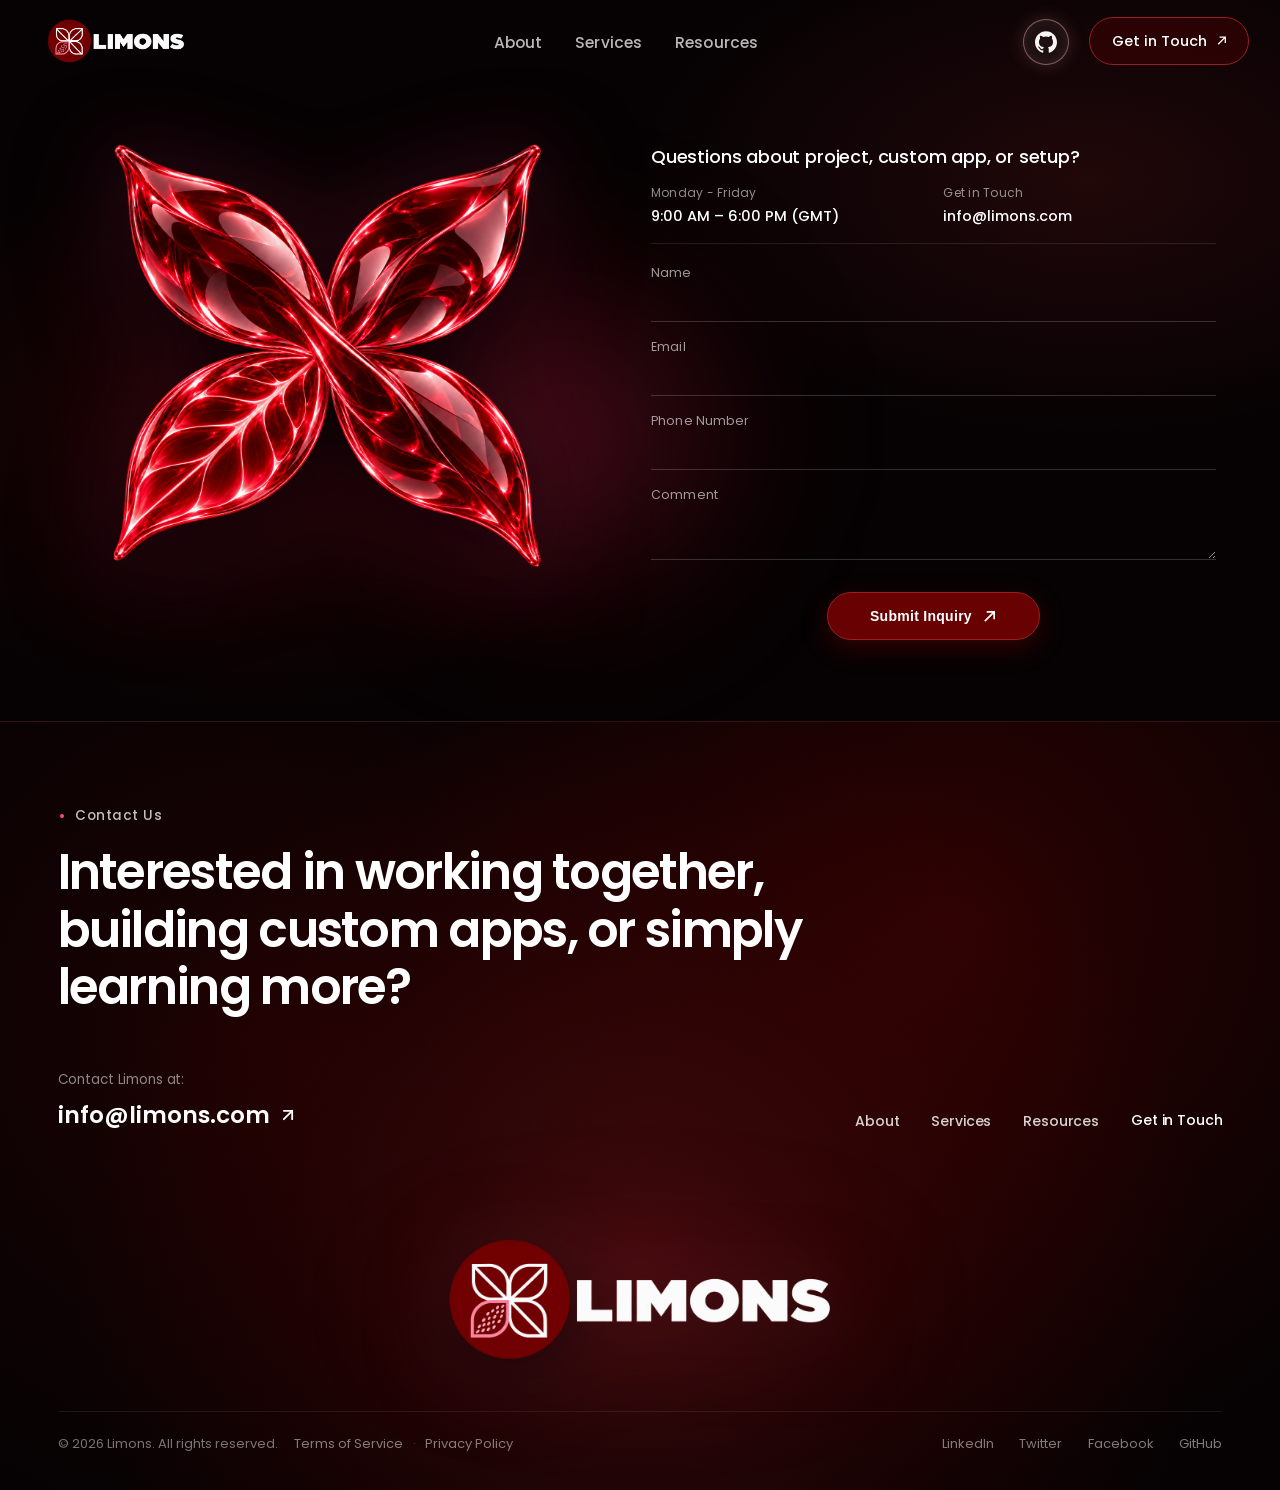
==== commit 2fe5735f: "done" ====
--- a/contact.html
+++ b/contact.html
@@ -1062,7 +1062,7 @@
         <div class="inquiry-left mo-reveal">
           <!-- <p class="contact-eyebrow">We're here to help.</p>
           <h1 class="contact-main-title">Get In Touch</h1> -->
-          <div class="contact-visual-wrap">
+          <div class="contact-visual-wrap mo-float">
             <div class="contact-visual-glow" aria-hidden="true"></div>
             <img src="assets/images/contact/contact.png" 
                  alt="Limons contact visual" 
